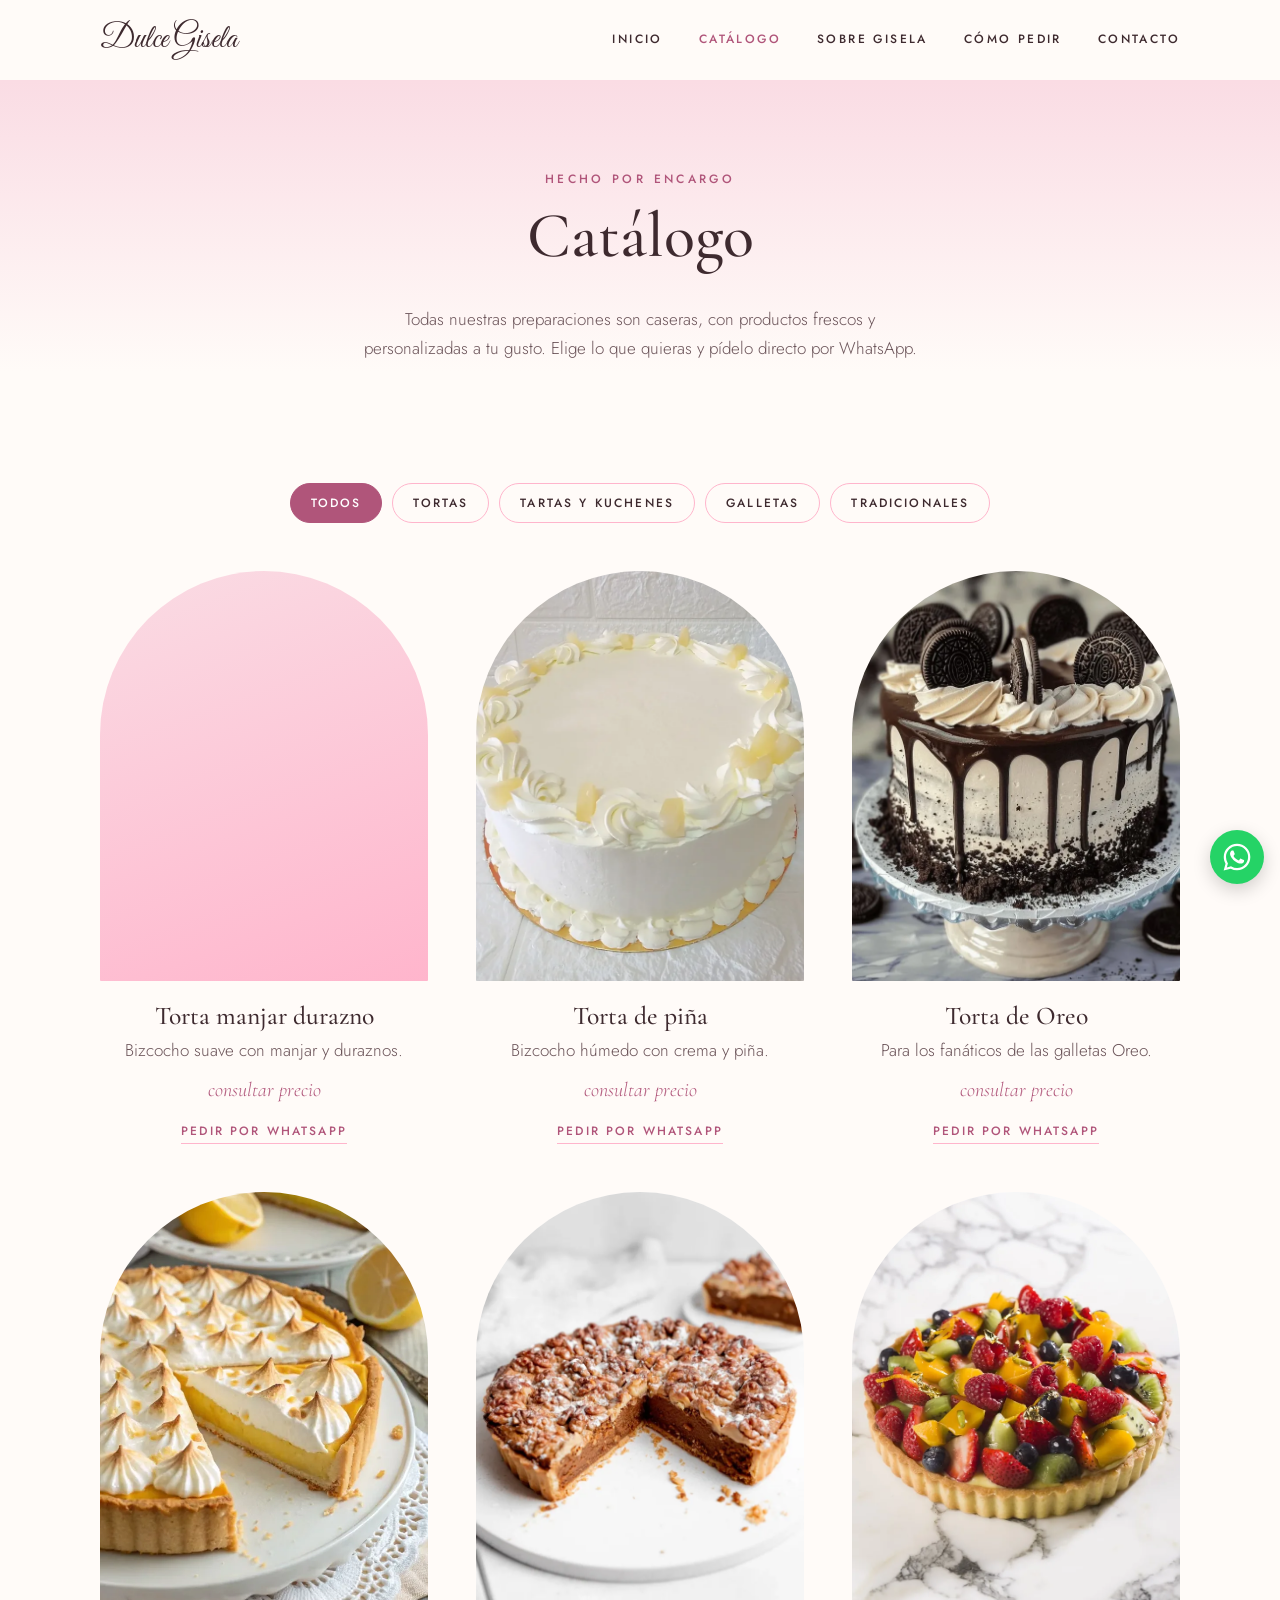
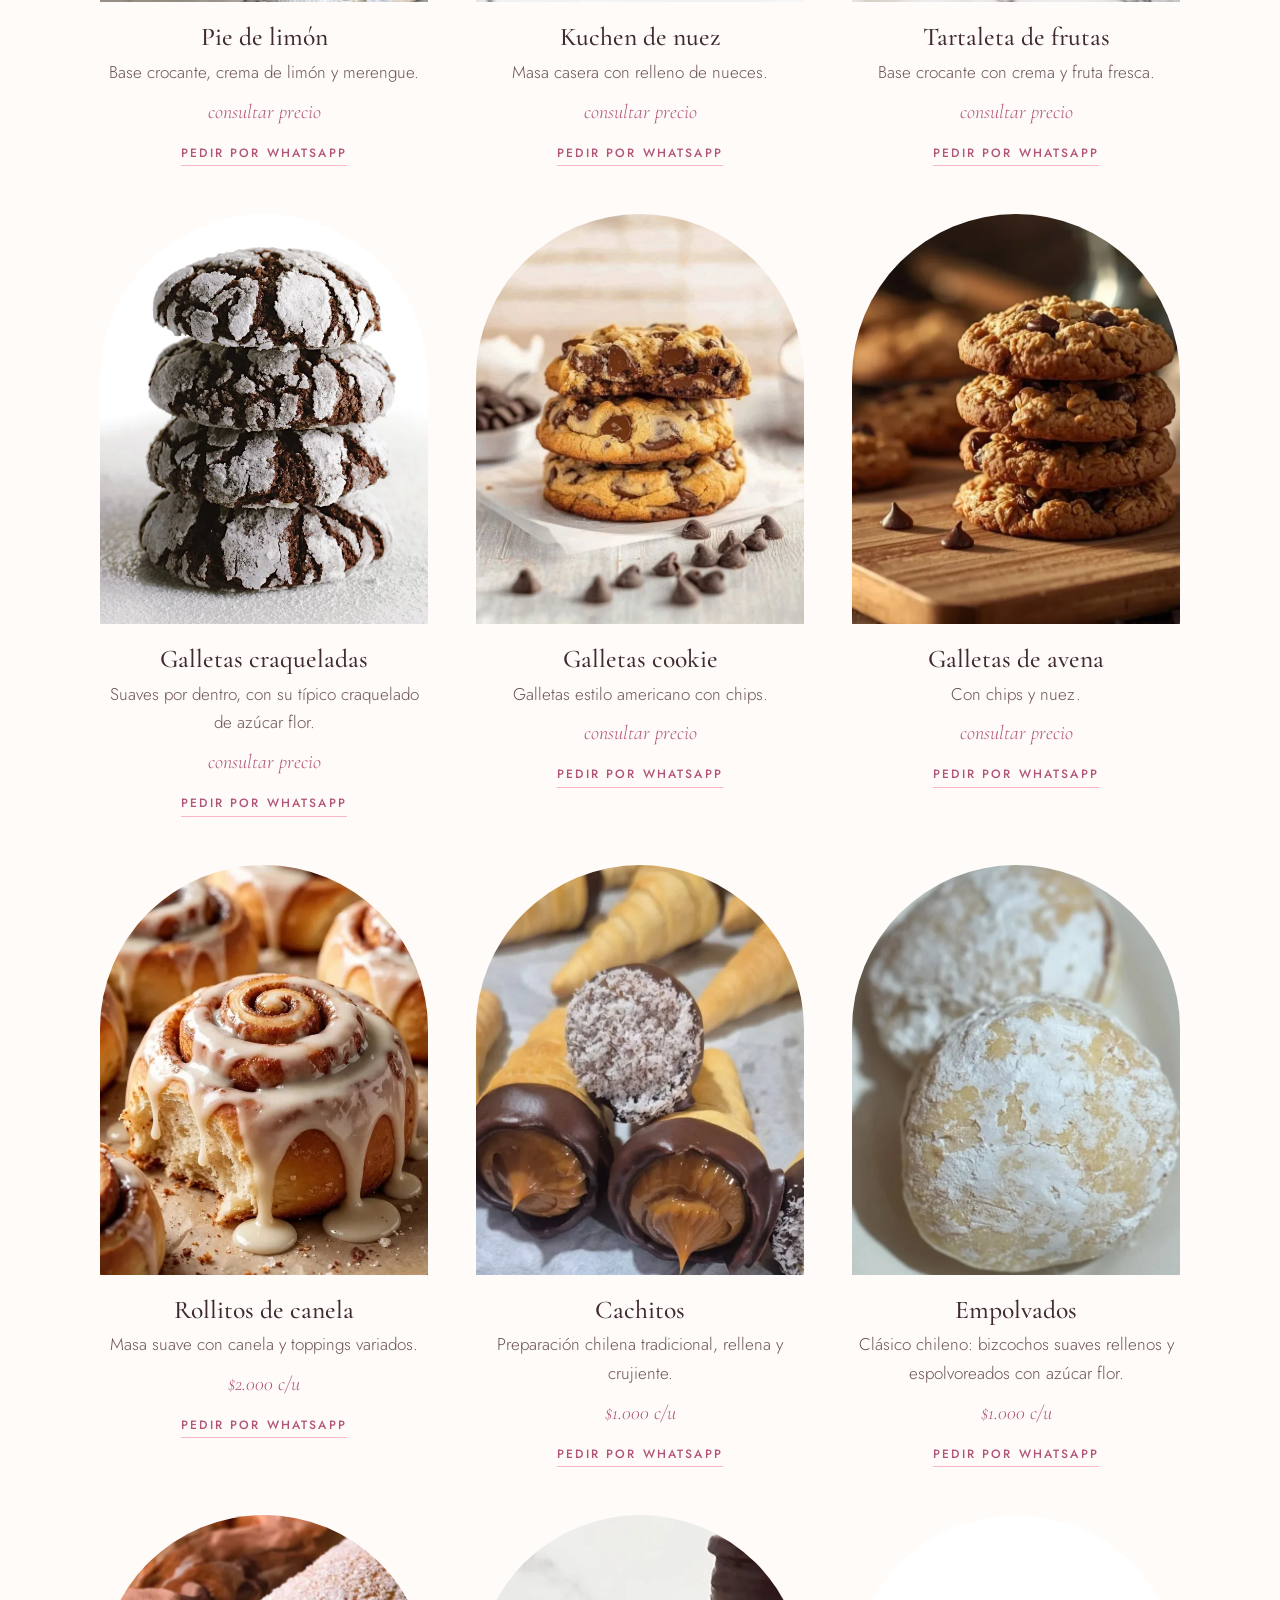
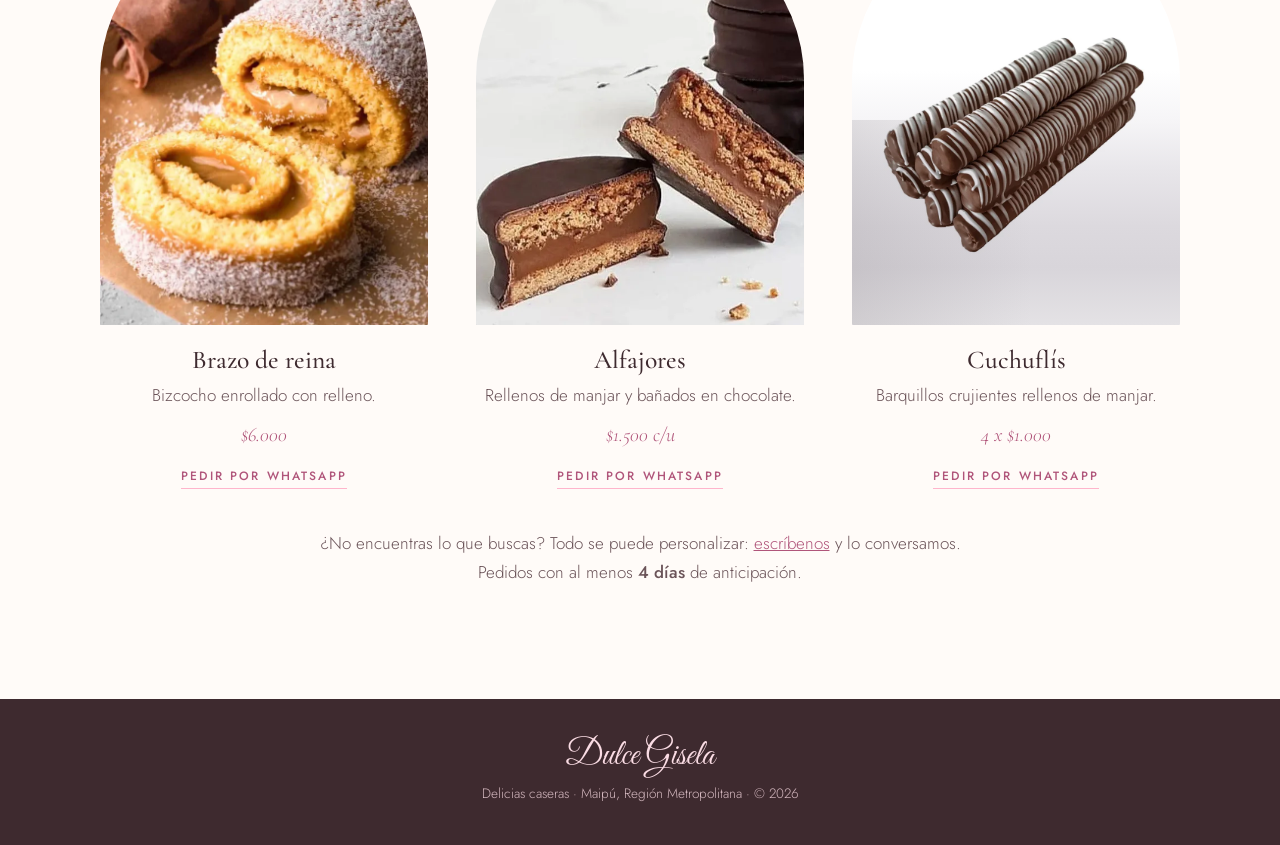
==== productos.html @ 4686e289 "Cambia foto de empolvados por una propia Co-Authored-By: Claude Opus 5.5 <noreply@anthropic.com>" ====
<!DOCTYPE html>
<html lang="es">
<head>
  <meta charset="UTF-8">
  <meta name="viewport" content="width=device-width, initial-scale=1.0">

  <title>Catálogo | Dulce Gisela, repostería casera en Maipú</title>
  <meta name="description" content="Catálogo de Dulce Gisela: tortas, kuchenes, galletas, cachitos, empolvados, alfajores y más. Repostería casera y personalizada en Maipú. Pide por WhatsApp.">
  <meta name="theme-color" content="#FADCE4">

  <link rel="preconnect" href="https://fonts.googleapis.com">
  <link rel="preconnect" href="https://fonts.gstatic.com" crossorigin>
  <link href="https://fonts.googleapis.com/css2?family=Cormorant+Garamond:ital,wght@0,400;0,500;1,400&family=Great+Vibes&family=Jost:wght@300;400;500&display=swap" rel="stylesheet">

  <link rel="stylesheet" href="css/styles.css">
</head>
<body>

  <!-- ========== ENCABEZADO ========== -->
  <header class="encabezado">
    <div class="contenedor">
      <div class="encabezado__barra">
        <span class="logo">Dulce Gisela</span>
        <button class="menu-boton" id="menu-boton" aria-label="Abrir menú" aria-expanded="false" aria-controls="menu">☰</button>
      </div>
      <nav>
        <ul class="menu" id="menu">
          <li><a href="index.html">Inicio</a></li>
          <li><a href="productos.html" aria-current="page">Catálogo</a></li>
          <li><a href="index.html#sobre">Sobre Gisela</a></li>
          <li><a href="index.html#como-pedir">Cómo pedir</a></li>
          <li><a href="index.html#contacto">Contacto</a></li>
        </ul>
      </nav>
    </div>
  </header>

  <main>

    <!-- ========== TÍTULO DE LA PÁGINA ========== -->
    <section class="pagina-titulo">
      <div class="contenedor">
        <span class="etiqueta">Hecho por encargo</span>
        <h1>Catálogo</h1>
        <p class="seccion__intro">Todas nuestras preparaciones son caseras, con productos frescos y personalizadas a tu gusto. Elige lo que quieras y pídelo directo por WhatsApp.</p>
      </div>
    </section>

    <section class="seccion seccion--catalogo">
      <div class="contenedor">

        <!-- Filtros por categoría.
             El valor de data-filtro debe coincidir con data-categoria de cada producto. -->
        <div class="filtros" role="group" aria-label="Filtrar por categoría">
          <button class="filtro activo" data-filtro="todos">Todos</button>
          <button class="filtro" data-filtro="tortas">Tortas</button>
          <button class="filtro" data-filtro="tartas">Tartas y kuchenes</button>
          <button class="filtro" data-filtro="galletas">Galletas</button>
          <button class="filtro" data-filtro="tradicionales">Tradicionales</button>
        </div>

        <!--
          ===== CÓMO AGREGAR UN PRODUCTO =====
          Copia un <article> completo y cambia:
            - data-categoria: tortas / tartas / galletas / tradicionales
            - data-nombre: el nombre (se usa en el mensaje de WhatsApp)
            - la foto: <div class="producto__marco"><img class="producto__foto producto__foto--contener" src="img/NOMBRE.webp" alt="descripción" loading="lazy"></div>
              (producto__foto--contener muestra la foto completa; quítalo si la foto debe llenar todo el arco)
            - nombre, descripción y precio (cambia "consultar precio" por ej. "desde $15.000")
        -->
        <div class="productos productos--catalogo">

          <article class="producto" data-categoria="tortas" data-nombre="Torta manjar durazno">
            <div class="producto__foto" role="img" aria-label="Foto de torta manjar durazno (pendiente)"></div>
            <h3>Torta manjar durazno</h3>
            <p>Bizcocho suave con manjar y duraznos.</p>
            <p class="producto__precio">consultar precio</p>
            <a class="producto__pedir" href="#">Pedir por WhatsApp</a>
          </article>

          <article class="producto" data-categoria="tortas" data-nombre="Torta de piña">
            <div class="producto__marco"><img class="producto__foto" src="img/torta-de-pina.webp" alt="Torta de piña con crema y trozos de piña" loading="lazy"></div>
            <h3>Torta de piña</h3>
            <p>Bizcocho húmedo con crema y piña.</p>
            <p class="producto__precio">consultar precio</p>
            <a class="producto__pedir" href="#">Pedir por WhatsApp</a>
          </article>

          <article class="producto" data-categoria="tortas" data-nombre="Torta de Oreo">
            <div class="producto__marco"><img class="producto__foto" src="img/torta-oreo.webp" alt="Torta de Oreo con crema y chocolate" loading="lazy"></div>
            <h3>Torta de Oreo</h3>
            <p>Para los fanáticos de las galletas Oreo.</p>
            <p class="producto__precio">consultar precio</p>
            <a class="producto__pedir" href="#">Pedir por WhatsApp</a>
          </article>

          <article class="producto" data-categoria="tartas" data-nombre="Pie de limón">
            <div class="producto__marco"><img class="producto__foto" style="object-position: center 62%;" src="img/pie-de-limon.webp" alt="Pie de limón con merengue" loading="lazy"></div>
            <h3>Pie de limón</h3>
            <p>Base crocante, crema de limón y merengue.</p>
            <p class="producto__precio">consultar precio</p>
            <a class="producto__pedir" href="#">Pedir por WhatsApp</a>
          </article>

          <article class="producto" data-categoria="tartas" data-nombre="Kuchen de nuez">
            <div class="producto__marco"><img class="producto__foto" style="object-position: center 60%;" src="img/kuchen-de-nuez.webp" alt="Kuchen de nuez cortado" loading="lazy"></div>
            <h3>Kuchen de nuez</h3>
            <p>Masa casera con relleno de nueces.</p>
            <p class="producto__precio">consultar precio</p>
            <a class="producto__pedir" href="#">Pedir por WhatsApp</a>
          </article>

          <article class="producto" data-categoria="tartas" data-nombre="Tartaleta de frutas">
            <div class="producto__marco"><img class="producto__foto" style="object-position: center 55%;" src="img/tartaleta-de-frutas.webp" alt="Tartaleta con frutas frescas" loading="lazy"></div>
            <h3>Tartaleta de frutas</h3>
            <p>Base crocante con crema y fruta fresca.</p>
            <p class="producto__precio">consultar precio</p>
            <a class="producto__pedir" href="#">Pedir por WhatsApp</a>
          </article>

          <article class="producto" data-categoria="galletas" data-nombre="Galletas craqueladas">
            <div class="producto__marco"><img class="producto__foto" src="img/galletas-craqueladas.webp" alt="Galletas craqueladas de chocolate con azúcar flor" loading="lazy"></div>
            <h3>Galletas craqueladas</h3>
            <p>Suaves por dentro, con su típico craquelado de azúcar flor.</p>
            <p class="producto__precio">consultar precio</p>
            <a class="producto__pedir" href="#">Pedir por WhatsApp</a>
          </article>

          <article class="producto" data-categoria="galletas" data-nombre="Galletas cookie">
            <div class="producto__marco"><img class="producto__foto" src="img/galletas-cookie.webp" alt="Galletas cookie con chips de chocolate" loading="lazy"></div>
            <h3>Galletas cookie</h3>
            <p>Galletas estilo americano con chips.</p>
            <p class="producto__precio">consultar precio</p>
            <a class="producto__pedir" href="#">Pedir por WhatsApp</a>
          </article>

          <article class="producto" data-categoria="galletas" data-nombre="Galletas de avena">
            <div class="producto__marco"><img class="producto__foto" style="object-position: center 60%;" src="img/galletas-de-avena.webp" alt="Galletas de avena con chips" loading="lazy"></div>
            <h3>Galletas de avena</h3>
            <p>Con chips y nuez.</p>
            <p class="producto__precio">consultar precio</p>
            <a class="producto__pedir" href="#">Pedir por WhatsApp</a>
          </article>

          <article class="producto" data-categoria="tradicionales" data-nombre="Rollitos de canela">
            <div class="producto__marco"><img class="producto__foto" style="object-position: center 65%;" src="img/rollitos-de-canela.webp" alt="Rollitos de canela con glaseado" loading="lazy"></div>
            <h3>Rollitos de canela</h3>
            <p>Masa suave con canela y toppings variados.</p>
            <p class="producto__precio">$2.000 c/u</p>
            <a class="producto__pedir" href="#">Pedir por WhatsApp</a>
          </article>

          <article class="producto" data-categoria="tradicionales" data-nombre="Cachitos">
            <div class="producto__marco"><img class="producto__foto" style="object-position: center 75%;" src="img/cachitos.webp" alt="Cachitos rellenos de manjar con borde de chocolate y coco" loading="lazy"></div>
            <h3>Cachitos</h3>
            <p>Preparación chilena tradicional, rellena y crujiente.</p>
            <p class="producto__precio">$1.000 c/u</p>
            <a class="producto__pedir" href="#">Pedir por WhatsApp</a>
          </article>

          <article class="producto" data-categoria="tradicionales" data-nombre="Empolvados">
            <div class="producto__marco"><img class="producto__foto" style="object-position: center 55%;" src="img/empolvados.webp" alt="Empolvados caseros con azúcar flor" loading="lazy"></div>
            <h3>Empolvados</h3>
            <p>Clásico chileno: bizcochos suaves rellenos y espolvoreados con azúcar flor.</p>
            <p class="producto__precio">$1.000 c/u</p>
            <a class="producto__pedir" href="#">Pedir por WhatsApp</a>
          </article>

          <article class="producto" data-categoria="tradicionales" data-nombre="Brazo de reina">
            <div class="producto__marco"><img class="producto__foto" style="object-position: center 60%;" src="img/brazo-de-reina.webp" alt="Brazo de reina relleno, cortado en rodajas" loading="lazy"></div>
            <h3>Brazo de reina</h3>
            <p>Bizcocho enrollado con relleno.</p>
            <p class="producto__precio">$6.000</p>
            <a class="producto__pedir" href="#">Pedir por WhatsApp</a>
          </article>

          <article class="producto" data-categoria="tradicionales" data-nombre="Alfajores">
            <div class="producto__marco"><img class="producto__foto" style="object-position: 40% center;" src="img/alfajores.webp" alt="Alfajores bañados en chocolate, uno partido por la mitad" loading="lazy"></div>
            <h3>Alfajores</h3>
            <p>Rellenos de manjar y bañados en chocolate.</p>
            <p class="producto__precio">$1.500 c/u</p>
            <a class="producto__pedir" href="#">Pedir por WhatsApp</a>
          </article>

          <article class="producto" data-categoria="tradicionales" data-nombre="Cuchuflís">
            <div class="producto__marco"><img class="producto__foto producto__foto--contener" src="img/cuchuflis.webp" alt="Cuchuflís bañados en chocolate" loading="lazy"></div>
            <h3>Cuchuflís</h3>
            <p>Barquillos crujientes rellenos de manjar.</p>
            <p class="producto__precio">4 x $1.000</p>
            <a class="producto__pedir" href="#">Pedir por WhatsApp</a>
          </article>

        </div>

        <p class="nota">¿No encuentras lo que buscas? Todo se puede personalizar: <a href="https://wa.me/56986793141?text=Hola%20Gisela%2C%20quiero%20cotizar%20un%20pedido%20personalizado" target="_blank" rel="noopener">escríbenos</a> y lo conversamos.<br>Pedidos con al menos <strong>4 días</strong> de anticipación.</p>
      </div>
    </section>

  </main>

  <!-- ========== PIE ========== -->
  <footer class="pie">
    <div class="contenedor">
      <span class="logo">Dulce Gisela</span>
      <p>Delicias caseras · Maipú, Región Metropolitana · © <span id="anio"></span></p>
    </div>
  </footer>

  <!-- Botón flotante de WhatsApp -->
  <a class="whatsapp-flotante" href="https://wa.me/56986793141?text=Hola%20Gisela%2C%20quiero%20hacer%20un%20pedido" target="_blank" rel="noopener" aria-label="Escribir por WhatsApp">
    <svg viewBox="0 0 24 24" aria-hidden="true"><path d="M17.47 14.38c-.3-.15-1.75-.86-2.02-.96-.27-.1-.47-.15-.67.15-.2.3-.77.96-.94 1.16-.17.2-.35.22-.64.07-.3-.15-1.26-.46-2.39-1.47-.88-.79-1.48-1.76-1.65-2.06-.17-.3-.02-.46.13-.6.13-.13.3-.35.45-.52.15-.17.2-.3.3-.5.1-.2.05-.37-.02-.52-.07-.15-.67-1.61-.92-2.2-.24-.58-.49-.5-.67-.51h-.57c-.2 0-.52.07-.79.37-.27.3-1.04 1.02-1.04 2.48s1.07 2.88 1.21 3.08c.15.2 2.1 3.2 5.08 4.49.71.31 1.26.49 1.69.63.71.22 1.36.19 1.87.12.57-.09 1.75-.72 2-1.41.25-.69.25-1.29.17-1.41-.07-.12-.27-.2-.57-.35zM12.04 21.5h-.01a9.45 9.45 0 0 1-4.82-1.32l-.35-.21-3.58.94.96-3.49-.23-.36a9.43 9.43 0 0 1-1.45-5.03c0-5.22 4.25-9.47 9.48-9.47 2.53 0 4.91.99 6.7 2.78a9.42 9.42 0 0 1 2.77 6.7c0 5.23-4.25 9.46-9.47 9.46zm8.06-17.53A11.32 11.32 0 0 0 12.04.63C5.76.63.65 5.74.65 12.02c0 2 .52 3.96 1.52 5.69L.55 23.6l6.04-1.58a11.37 11.37 0 0 0 5.44 1.39h.01c6.28 0 11.39-5.11 11.39-11.39 0-3.04-1.18-5.9-3.33-8.05z"/></svg>
  </a>

  <script src="js/main.js"></script>
</body>
</html>
---- css/styles.css ----
/* =========================================================
   Dulce Gisela — estilos
   Enfoque "mobile-first": los estilos base son para celular,
   y más abajo (@media) se ajustan para pantallas grandes.
   ========================================================= */

/* ---------- 1. Paleta y variables ---------- */
:root {
  /* Colores de la marca (pastel, tomados del logo) */
  --crema: #FFFBF8;          /* fondo general */
  --rosa-50: #FADCE4;        /* rosado muy suave */
  --rosa-200: #FFB5CC;       /* rosado */
  --malva: #E2B9DB;          /* malva / lila */
  --celeste: #9DC3E2;        /* celeste */
  --turquesa: #9DD2D8;       /* turquesa (macaron) */

  /* Tonos oscuros para texto y botones (para que se lea bien) */
  --rosa-profundo: #B0557A;  /* botones, detalles */
  --rosa-oscuro: #8E3F60;    /* botones al pasar el mouse */
  --chocolate: #3E2A2F;      /* texto principal (como "Gisela" del logo) */
  --chocolate-suave: #6B5459;

  /* Tipografías */
  --fuente-logo: "Great Vibes", cursive;
  --fuente-titulos: "Cormorant Garamond", Georgia, serif;
  --fuente-texto: "Jost", system-ui, sans-serif;

  /* Medidas */
  --radio: 6px;
  --arco: 999px 999px 6px 6px; /* forma de arco para fotos */
  --ancho-max: 1120px;
}

/* ---------- 2. Base ---------- */
*,
*::before,
*::after {
  box-sizing: border-box;
}

html {
  scroll-behavior: smooth;
  scroll-padding-top: 72px; /* para que el menú fijo no tape los títulos */
}

body {
  margin: 0;
  font-family: var(--fuente-texto);
  font-weight: 300;
  font-size: 1.0625rem;
  line-height: 1.7;
  color: var(--chocolate);
  background: var(--crema);
}

img {
  max-width: 100%;
  display: block;
}

h1, h2, h3 {
  font-family: var(--fuente-titulos);
  font-weight: 500;
  line-height: 1.15;
  margin: 0 0 0.5em;
}

h2 {
  font-size: 2.4rem;
  text-align: center;
}

/* Adorno bajo los títulos: línea — ♥ — línea */
h2::after {
  content: "";
  display: block;
  width: 96px;
  height: 12px;
  margin: 14px auto 0;
  background:
    linear-gradient(var(--rosa-200), var(--rosa-200)) left center / 38px 1px no-repeat,
    linear-gradient(var(--rosa-200), var(--rosa-200)) right center / 38px 1px no-repeat,
    radial-gradient(circle, var(--rosa-profundo) 3px, transparent 3.5px) center / 12px 12px no-repeat;
}

h3 {
  font-size: 1.6rem;
}

a {
  color: var(--rosa-profundo);
}

strong {
  font-weight: 500;
}

/* Texto pequeño en mayúsculas sobre los títulos */
.etiqueta {
  display: block;
  font-size: 0.75rem;
  font-weight: 500;
  letter-spacing: 0.28em;
  text-transform: uppercase;
  color: var(--rosa-profundo);
  text-align: center;
  margin-bottom: 10px;
}

.contenedor {
  width: 100%;
  max-width: var(--ancho-max);
  margin: 0 auto;
  padding: 0 20px;
}

.seccion {
  padding: 72px 0;
}

.seccion--rosa {
  background: var(--rosa-50);
}

.seccion--turquesa {
  background: linear-gradient(180deg, #E6F4F6 0%, var(--crema) 100%);
}

.seccion__intro {
  text-align: center;
  color: var(--chocolate-suave);
  max-width: 560px;
  margin: 0 auto 40px;
}

/* ---------- 3. Botones ---------- */
.boton {
  display: inline-block;
  padding: 15px 34px;
  border-radius: 999px;
  border: 1px solid var(--rosa-profundo);
  background: var(--rosa-profundo);
  color: #fff;
  font-family: var(--fuente-texto);
  font-size: 0.8rem;
  font-weight: 500;
  letter-spacing: 0.2em;
  text-transform: uppercase;
  text-decoration: none;
  transition: background 0.25s, color 0.25s, border-color 0.25s;
}

.boton:hover,
.boton:focus-visible {
  background: var(--rosa-oscuro);
  border-color: var(--rosa-oscuro);
}

.boton--borde {
  background: transparent;
  color: var(--chocolate);
  border-color: var(--chocolate);
}

.boton--borde:hover,
.boton--borde:focus-visible {
  background: var(--chocolate);
  border-color: var(--chocolate);
  color: #fff;
}

/* ---------- 4. Encabezado y menú ---------- */
.encabezado {
  position: sticky;
  top: 0;
  z-index: 10;
  background: rgba(255, 251, 248, 0.94);
  backdrop-filter: blur(8px);
  border-bottom: 1px solid var(--rosa-50);
}

.encabezado__barra {
  display: flex;
  align-items: center;
  justify-content: space-between;
  height: 64px;
}

.logo {
  font-family: var(--fuente-logo);
  font-size: 2rem;
  color: var(--chocolate);
  text-decoration: none;
  line-height: 1;
}

.menu-boton {
  background: none;
  border: none;
  font-size: 1.6rem;
  color: var(--chocolate);
  cursor: pointer;
  padding: 8px;
}

.menu {
  display: none;
  list-style: none;
  margin: 0;
  padding: 4px 0 16px;
}

.menu.abierto {
  display: block;
}

.menu a[aria-current="page"] {
  color: var(--rosa-profundo);
}

.menu a {
  display: block;
  padding: 14px 0;
  color: var(--chocolate);
  text-decoration: none;
  font-size: 0.8rem;
  font-weight: 500;
  letter-spacing: 0.2em;
  text-transform: uppercase;
  border-bottom: 1px solid var(--rosa-50);
}

/* ---------- 5. Portada (hero) ---------- */
.portada {
  position: relative;
  overflow: hidden;
  padding: 56px 0 72px;
  text-align: center;
  background: linear-gradient(170deg, var(--crema) 0%, var(--rosa-50) 100%);
}

/* Círculos decorativos tipo macaron */
.portada::before,
.portada::after {
  content: "";
  position: absolute;
  border-radius: 50%;
  opacity: 0.45;
  pointer-events: none;
}

.portada::before {
  width: 260px;
  height: 260px;
  background: var(--turquesa);
  top: -120px;
  right: -100px;
}

.portada::after {
  width: 200px;
  height: 200px;
  background: var(--malva);
  bottom: -90px;
  left: -80px;
}

.portada__contenido {
  position: relative; /* para quedar sobre los círculos */
  display: grid;
  gap: 40px;
  align-items: center;
}

.portada h1 {
  font-size: 1rem;
  margin: 0 0 4px;
}

.portada h1 .portada__marca-1 {
  display: block;
  font-family: var(--fuente-titulos);
  font-style: italic;
  font-weight: 400;
  font-size: 2rem;
  line-height: 1;
  color: var(--rosa-profundo);
  margin-bottom: 0.15em;
}

.portada h1 .portada__marca-2 {
  display: block;
  font-family: var(--fuente-logo);
  font-weight: 400;
  font-size: 5rem;
  line-height: 1.15;
  color: var(--chocolate);
}

.portada__texto p {
  max-width: 420px;
  margin: 16px auto 32px;
  color: var(--chocolate-suave);
}

.portada__botones {
  display: flex;
  flex-direction: column;
  gap: 12px;
  align-items: center;
}

/* Foto en forma de arco (por ahora un degradado) */
.portada__foto {
  width: 78%;
  max-width: 340px;
  aspect-ratio: 4 / 5;
  margin: 0 auto;
  border-radius: var(--arco);
  object-fit: cover;
  background: linear-gradient(160deg, var(--rosa-200), var(--malva) 60%, var(--celeste));
  outline: 1px solid var(--rosa-200);
  outline-offset: 10px;
}

/* ---------- 6. Productos ---------- */
.productos {
  display: grid;
  grid-template-columns: 1fr;
  gap: 40px;
}

.producto {
  text-align: center;
}

.producto__foto {
  aspect-ratio: 4 / 5;
  object-fit: cover;
  width: 100%;
  border-radius: var(--arco);
  margin-bottom: 20px;
  /* Mientras no haya foto, se ve este fondo */
  background: linear-gradient(160deg, var(--rosa-50), var(--rosa-200));
}

/* Colores alternados mientras no haya foto */
.producto:nth-child(3n + 2) div.producto__foto {
  background: linear-gradient(160deg, #E6F4F6, var(--turquesa));
}

.producto:nth-child(3n + 3) div.producto__foto {
  background: linear-gradient(160deg, #F4E6F1, var(--malva));
}

/* Marco de las fotos: fondo tipo estudio fotográfico, copiado de la foto
   de las galletas craqueladas: blanco arriba y una "mesa" gris desde la mitad.
   Las partes blancas de cada foto se funden con este fondo (mix-blend-mode). */
.producto__marco {
  border-radius: var(--arco);
  overflow: hidden;
  margin-bottom: 20px;
  isolation: isolate;
  background:
    /* sombra suave hacia la izquierda, como en la foto original */
    linear-gradient(90deg, rgba(120, 112, 118, 0.18) 0%, rgba(120, 112, 118, 0) 55%) bottom / 100% 50% no-repeat,
    /* pared blanca arriba y mesa gris abajo */
    linear-gradient(180deg,
      #FFFFFF 0%,
      #FFFFFF 38%,
      #F6F5F7 50%,
      #E8E6EA 62%,
      #DCD9DE 76%,
      #D8D5DA 86%,
      #E4E2E5 100%);
}

.producto__marco .producto__foto {
  display: block;
  margin: 0;
  border-radius: 0;
  background: none;
}

/* Fotos con fondo blanco o transparente: el producto se muestra completo,
   grande y "apoyado" sobre la mesa; su fondo blanco se mezcla con el del marco */
.producto__foto--contener {
  object-fit: contain;
  object-position: center 85%;
  padding: 8% 4% 8%;
  mix-blend-mode: multiply;
}

.producto h3 {
  margin-bottom: 6px;
}

.producto p {
  margin: 0 0 8px;
  color: var(--chocolate-suave);
}

.producto__precio {
  font-family: var(--fuente-titulos);
  font-style: italic;
  font-size: 1.25rem;
  color: var(--rosa-profundo) !important;
}

.centrado {
  text-align: center;
  margin-top: 48px;
}

/* ---------- 6b. Página de catálogo ---------- */
.pagina-titulo {
  padding: 56px 0 8px;
  text-align: center;
  background: linear-gradient(180deg, var(--rosa-50) 0%, var(--crema) 100%);
}

.pagina-titulo h1 {
  font-size: 3rem;
}

.pagina-titulo .seccion__intro {
  margin-bottom: 0;
}

.seccion--catalogo {
  padding-top: 40px;
}

.filtros {
  display: flex;
  flex-wrap: wrap;
  justify-content: center;
  gap: 10px;
  margin-bottom: 48px;
}

.filtro {
  font-family: var(--fuente-texto);
  font-size: 0.75rem;
  font-weight: 500;
  letter-spacing: 0.18em;
  text-transform: uppercase;
  padding: 10px 20px;
  border-radius: 999px;
  border: 1px solid var(--rosa-200);
  background: transparent;
  color: var(--chocolate);
  cursor: pointer;
  transition: background 0.25s, color 0.25s, border-color 0.25s;
}

.filtro:hover {
  background: var(--rosa-50);
}

.filtro.activo {
  background: var(--rosa-profundo);
  border-color: var(--rosa-profundo);
  color: #fff;
}

.producto[hidden] {
  display: none;
}

.producto__pedir {
  display: inline-block;
  margin-top: 4px;
  font-size: 0.75rem;
  font-weight: 500;
  letter-spacing: 0.18em;
  text-transform: uppercase;
  color: var(--rosa-profundo);
  text-decoration: none;
  border-bottom: 1px solid var(--rosa-200);
  padding-bottom: 2px;
  transition: border-color 0.25s;
}

.producto__pedir:hover {
  border-bottom-color: var(--rosa-profundo);
}

/* ---------- 7. Sobre Gisela ---------- */
.sobre {
  display: grid;
  gap: 48px;
  align-items: center;
}

.sobre__foto {
  border-radius: var(--arco);
  aspect-ratio: 4 / 5;
  object-fit: cover;
  width: 80%;
  max-width: 380px;
  margin: 0 auto;
  background: linear-gradient(160deg, var(--celeste), var(--malva));
  outline: 1px solid var(--rosa-profundo);
  outline-offset: 10px;
}

.sobre__firma {
  font-family: var(--fuente-logo);
  font-size: 2.4rem;
  color: var(--rosa-profundo);
  margin: 8px 0 0;
}

/* ---------- 8. Testimonios ---------- */
.testimonios {
  display: grid;
  gap: 24px;
}

.testimonio {
  background: var(--crema);
  border-radius: var(--radio);
  padding: 36px 28px 28px;
  margin: 0;
  text-align: center;
}

.testimonio::before {
  content: "“";
  display: block;
  font-family: var(--fuente-titulos);
  font-size: 4rem;
  line-height: 0.5;
  color: var(--rosa-200);
  margin-bottom: 12px;
}

.testimonio p {
  margin: 0 0 16px;
  font-family: var(--fuente-titulos);
  font-style: italic;
  font-size: 1.3rem;
  line-height: 1.5;
}

.testimonio p:last-child {
  margin-bottom: 0;
}

.testimonio cite {
  font-style: normal;
  font-size: 0.75rem;
  font-weight: 500;
  letter-spacing: 0.2em;
  text-transform: uppercase;
  color: var(--rosa-profundo);
}

/* ---------- 9. Cómo pedir ---------- */
.pasos {
  list-style: none;
  padding: 0;
  margin: 0;
  display: grid;
  gap: 36px;
  counter-reset: paso;
}

.paso {
  text-align: center;
  counter-increment: paso;
}

.paso::before {
  content: "0" counter(paso);
  display: block;
  font-family: var(--fuente-titulos);
  font-style: italic;
  font-size: 3rem;
  line-height: 1;
  color: var(--turquesa);
  margin-bottom: 8px;
}

.paso p {
  margin: 0 auto;
  max-width: 300px;
  color: var(--chocolate-suave);
}

.nota {
  text-align: center;
  margin: 40px auto 0;
  color: var(--chocolate-suave);
}

/* ---------- 10. Contacto ---------- */
.contacto {
  text-align: center;
}

.contacto__datos {
  list-style: none;
  padding: 0;
  margin: 0 0 32px;
}

.contacto__datos li {
  margin-bottom: 10px;
}

.contacto__datos span {
  display: block;
  font-size: 0.7rem;
  font-weight: 500;
  letter-spacing: 0.25em;
  text-transform: uppercase;
  color: var(--rosa-profundo);
}

/* ---------- 11. Pie de página ---------- */
.pie {
  background: var(--chocolate);
  color: var(--rosa-50);
  text-align: center;
  padding: 40px 0;
  font-size: 0.85rem;
}

.pie .logo {
  color: var(--rosa-50);
  font-size: 2.2rem;
}

.pie p {
  margin: 8px 0 0;
  opacity: 0.8;
}

/* ---------- 12. Botón flotante de WhatsApp ---------- */
.whatsapp-flotante {
  position: fixed;
  right: 16px;
  bottom: 16px;
  width: 54px;
  height: 54px;
  border-radius: 50%;
  background: #25D366;
  display: grid;
  place-items: center;
  box-shadow: 0 6px 18px rgba(0, 0, 0, 0.18);
  z-index: 20;
}

.whatsapp-flotante svg {
  width: 28px;
  height: 28px;
  fill: #fff;
}

/* =========================================================
   Tablet (desde 640px)
   ========================================================= */
@media (min-width: 640px) {
  .portada__botones {
    flex-direction: row;
    justify-content: center;
  }

  .productos {
    grid-template-columns: repeat(2, 1fr);
  }

  .pasos {
    grid-template-columns: repeat(3, 1fr);
  }
}

/* =========================================================
   Computador (desde 960px)
   ========================================================= */
@media (min-width: 960px) {
  h2 {
    font-size: 3rem;
  }

  .seccion {
    padding: 112px 0;
  }

  /* El menú se muestra siempre en línea y se oculta el botón ☰ */
  .menu-boton {
    display: none;
  }

  .encabezado .contenedor {
    display: flex;
    align-items: center;
    justify-content: space-between;
  }

  .encabezado__barra {
    height: 80px;
  }

  .menu {
    display: flex;
    gap: 36px;
    padding: 0;
  }

  .menu a {
    border: none;
    padding: 4px 0;
    font-size: 0.75rem;
    border-bottom: 1px solid transparent;
    transition: border-color 0.25s;
  }

  .menu a:hover {
    border-bottom-color: var(--rosa-profundo);
  }

  /* Portada en dos columnas: texto a la izquierda, foto a la derecha */
  .portada {
    padding: 96px 0 112px;
    text-align: left;
  }

  .portada::before {
    width: 420px;
    height: 420px;
    top: -180px;
    right: -140px;
  }

  .portada::after {
    width: 300px;
    height: 300px;
  }

  .portada__contenido {
    grid-template-columns: 1.1fr 1fr;
    gap: 64px;
  }

  .portada h1 .portada__marca-1 {
    font-size: 2.6rem;
    margin-bottom: 0.3em;
  }

  .portada h1 .portada__marca-2 {
    font-size: 7.5rem;
  }

  .portada .etiqueta {
    text-align: left;
  }

  .portada__texto p {
    margin-left: 0;
  }

  .portada__botones {
    justify-content: flex-start;
  }

  .portada__foto {
    width: 100%;
    max-width: 400px;
  }

  .productos {
    grid-template-columns: repeat(3, 1fr);
    gap: 48px;
  }

  .pagina-titulo {
    padding-top: 88px;
  }

  .pagina-titulo h1 {
    font-size: 4rem;
  }

  .sobre {
    grid-template-columns: 1fr 1.1fr;
    gap: 80px;
  }

  .sobre .etiqueta,
  .sobre h2 {
    text-align: left;
  }

  .sobre h2::after {
    margin-left: 0;
  }

  .testimonios {
    grid-template-columns: repeat(3, 1fr);
  }
}
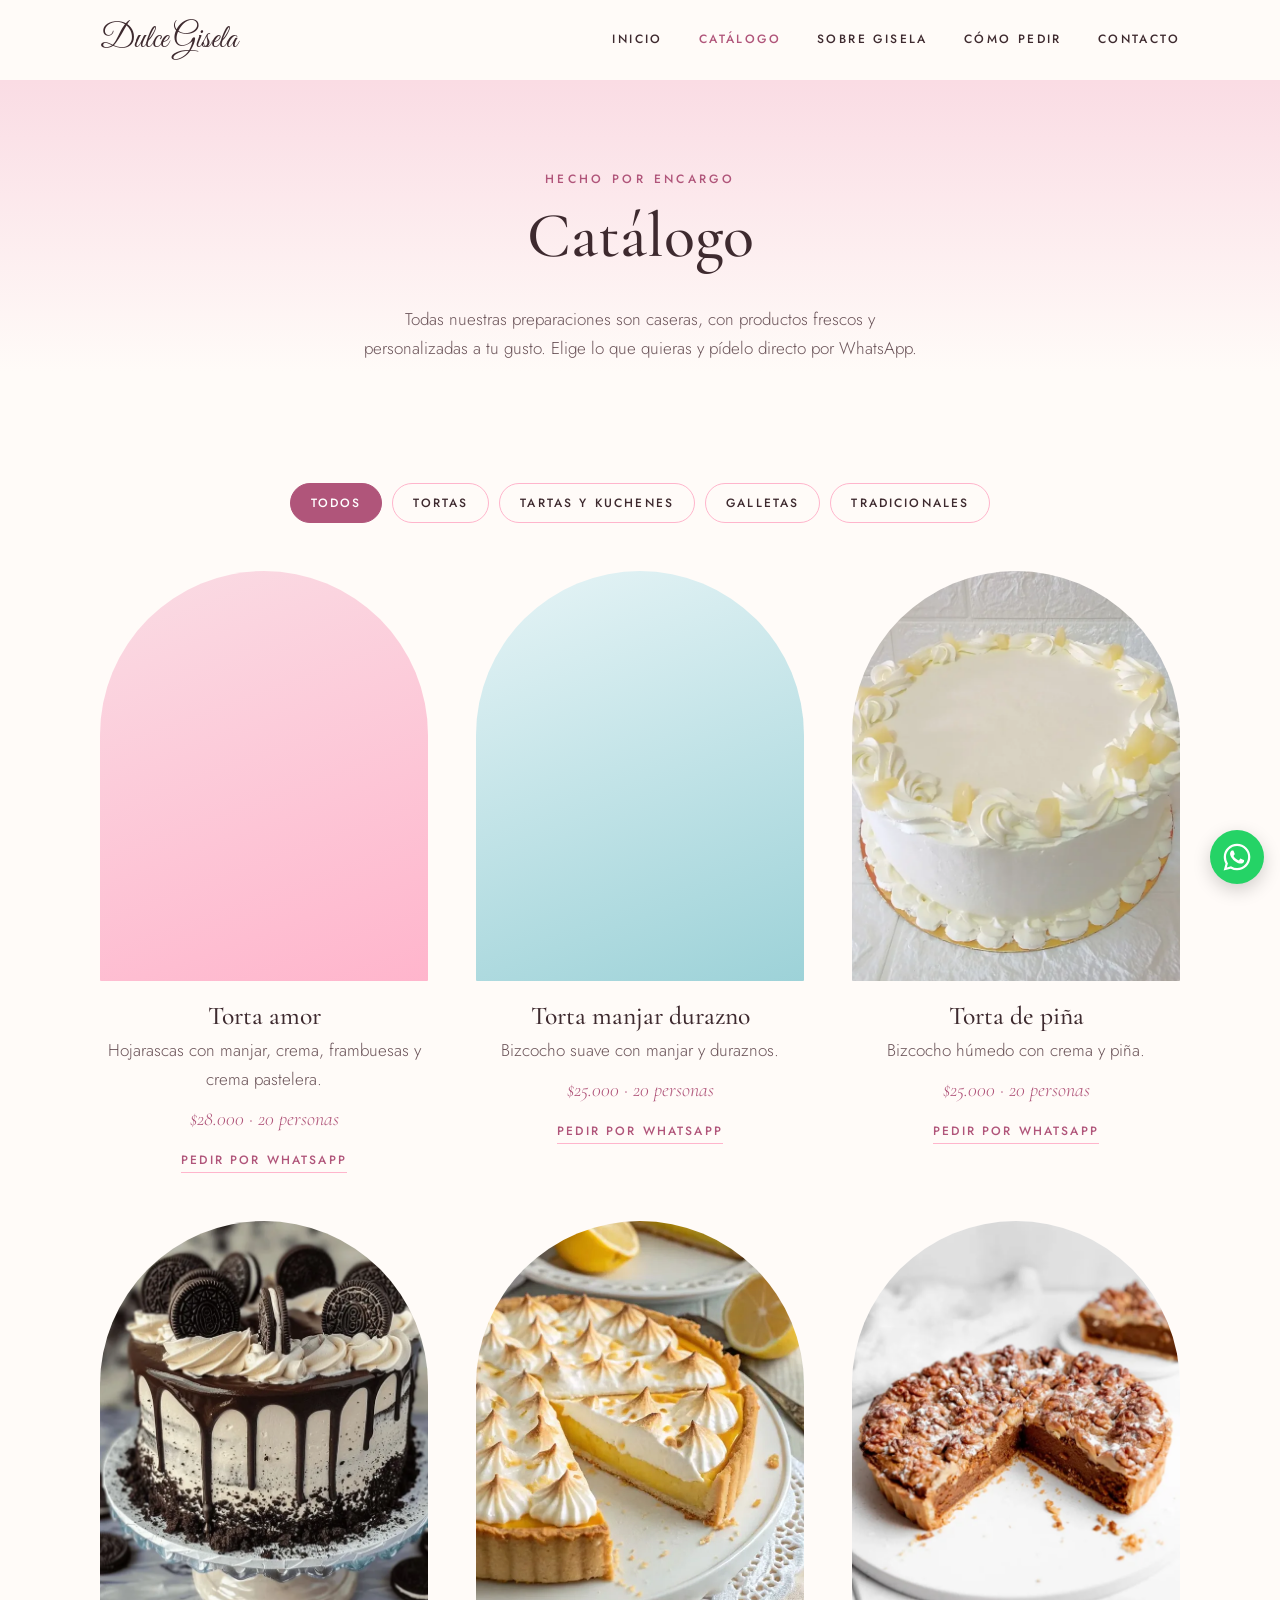
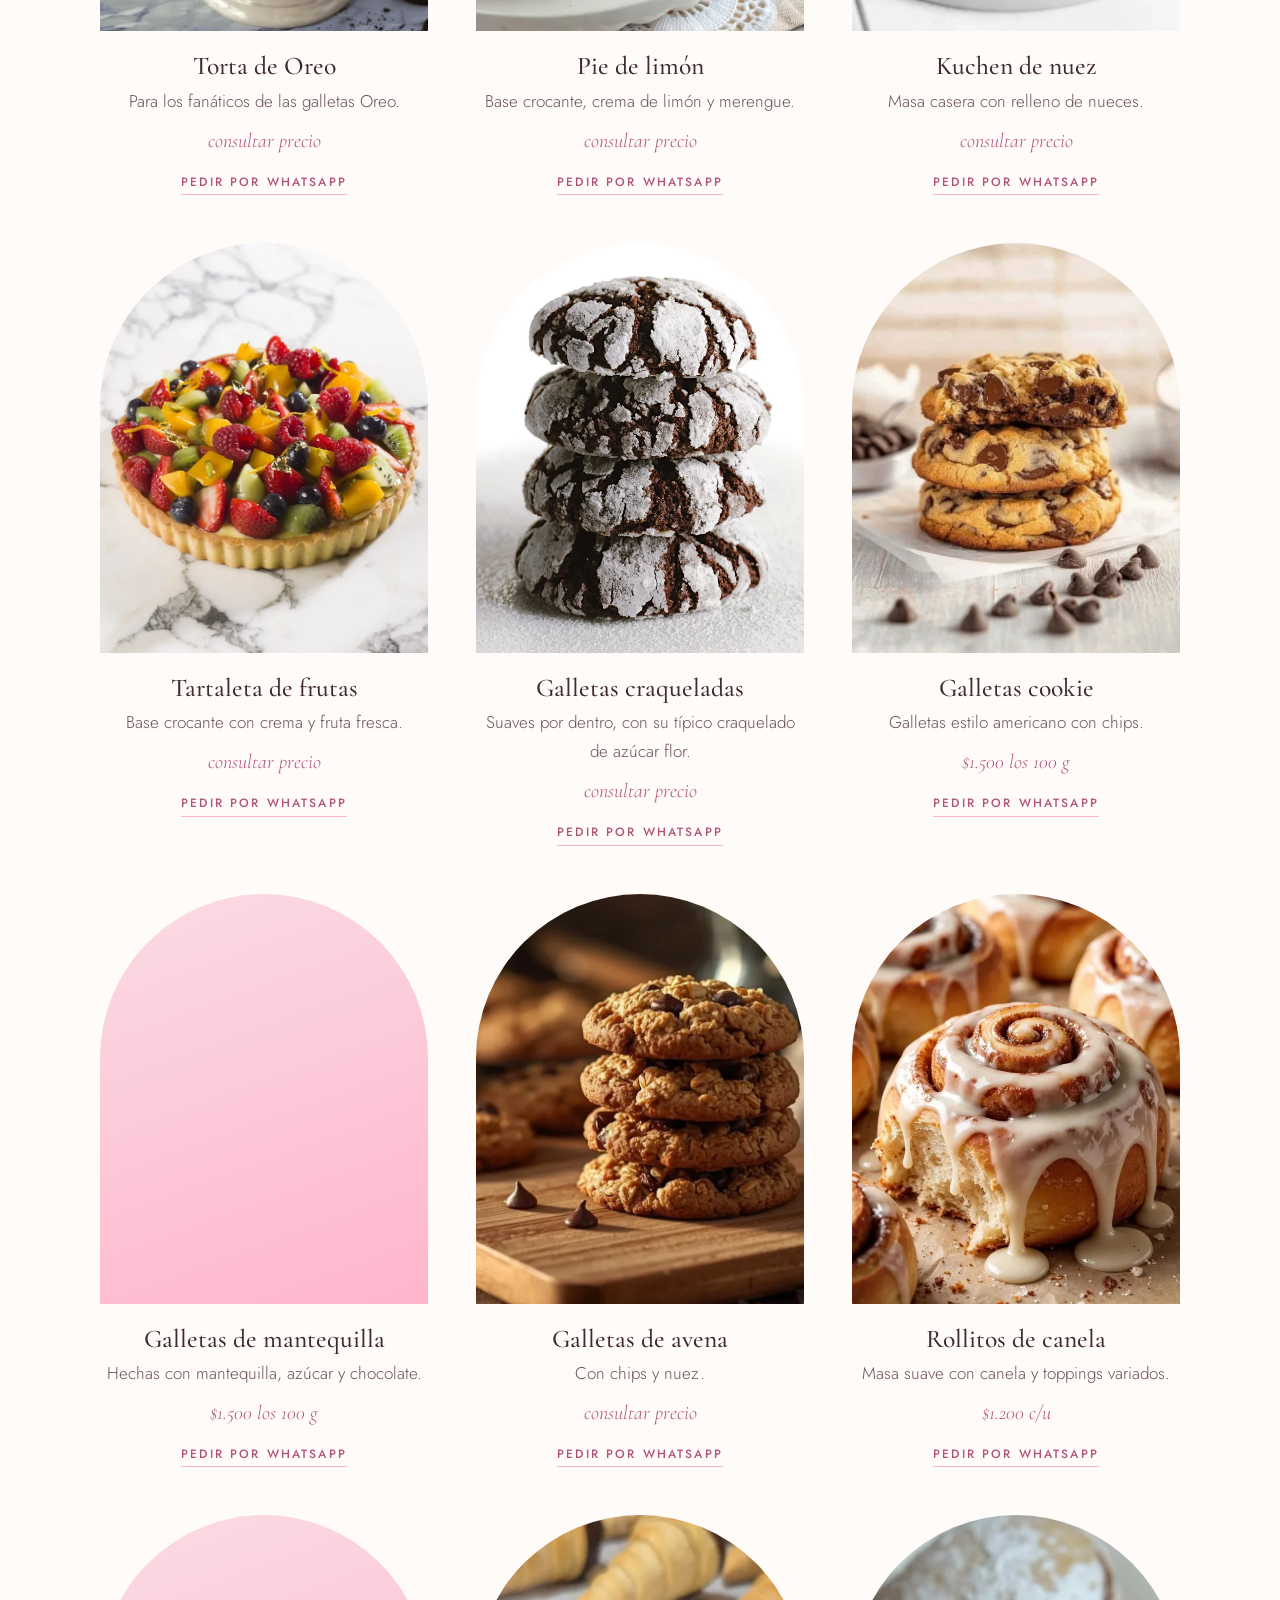
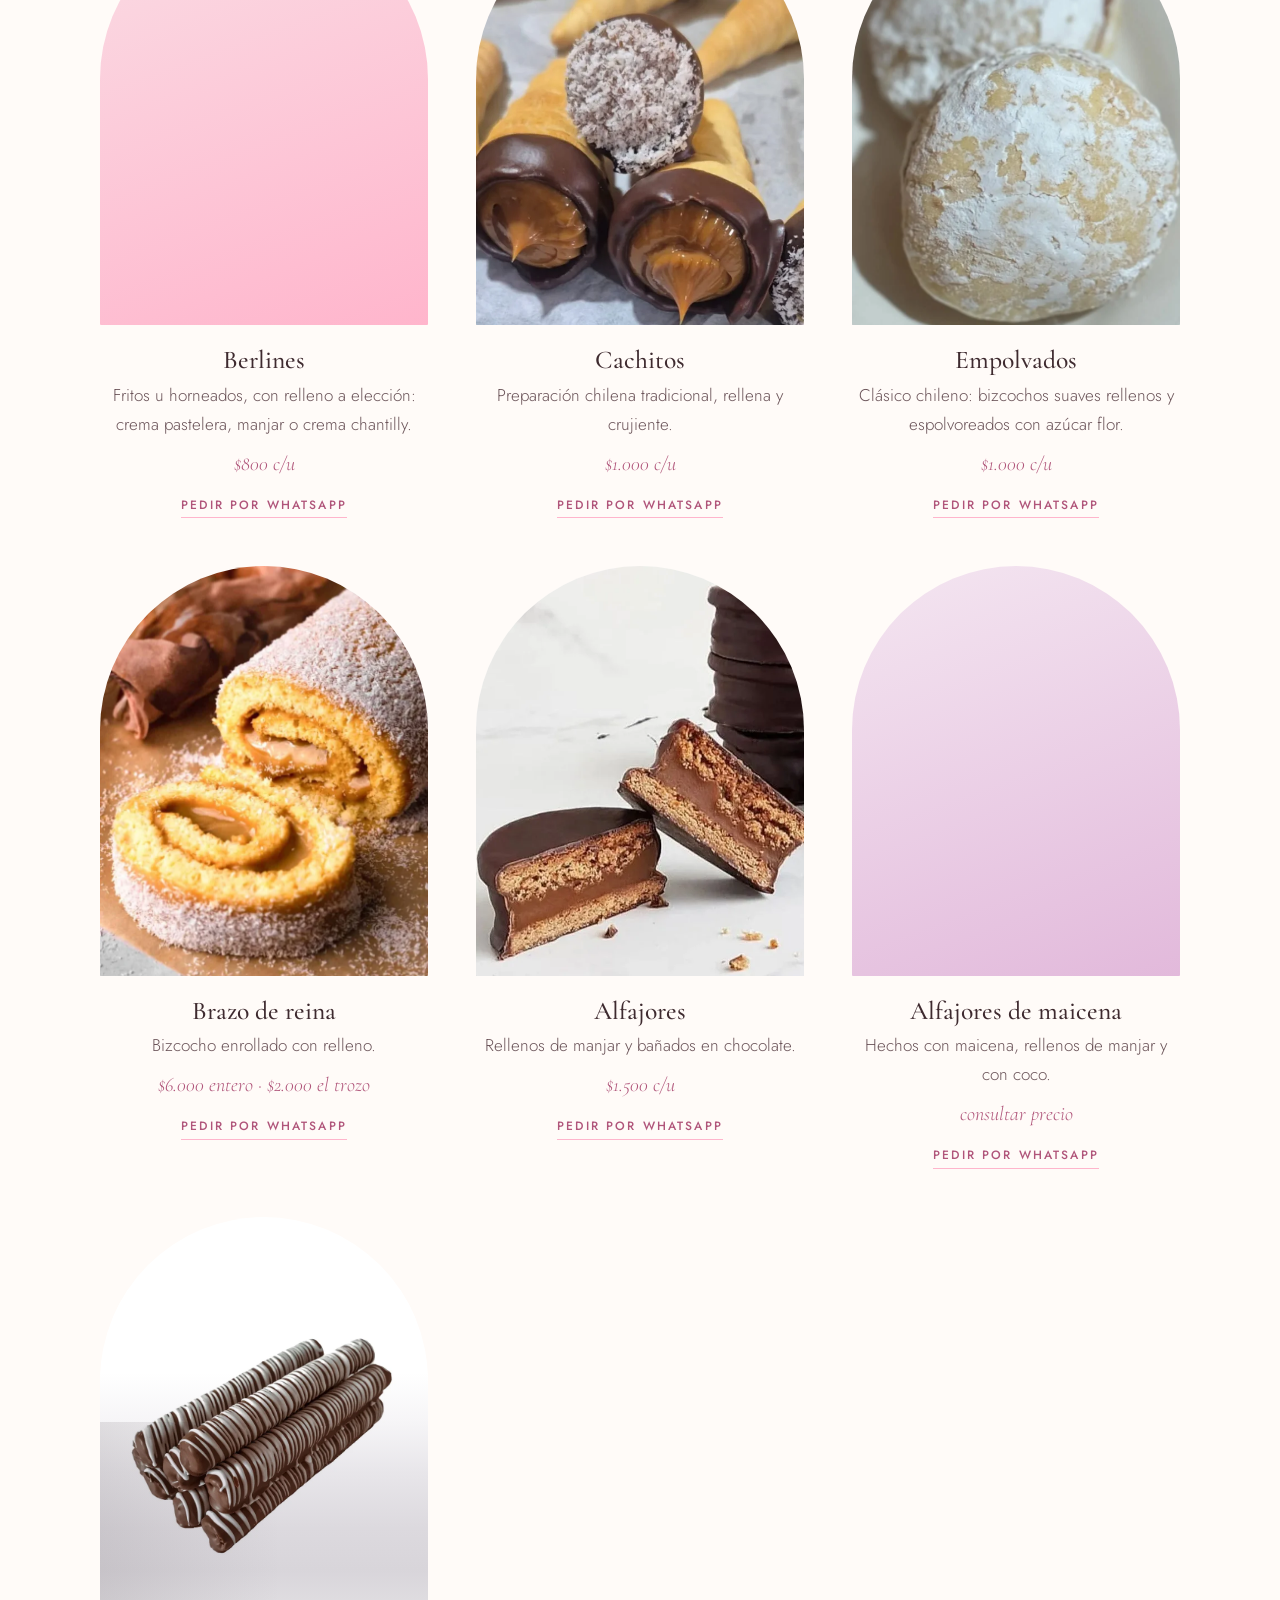
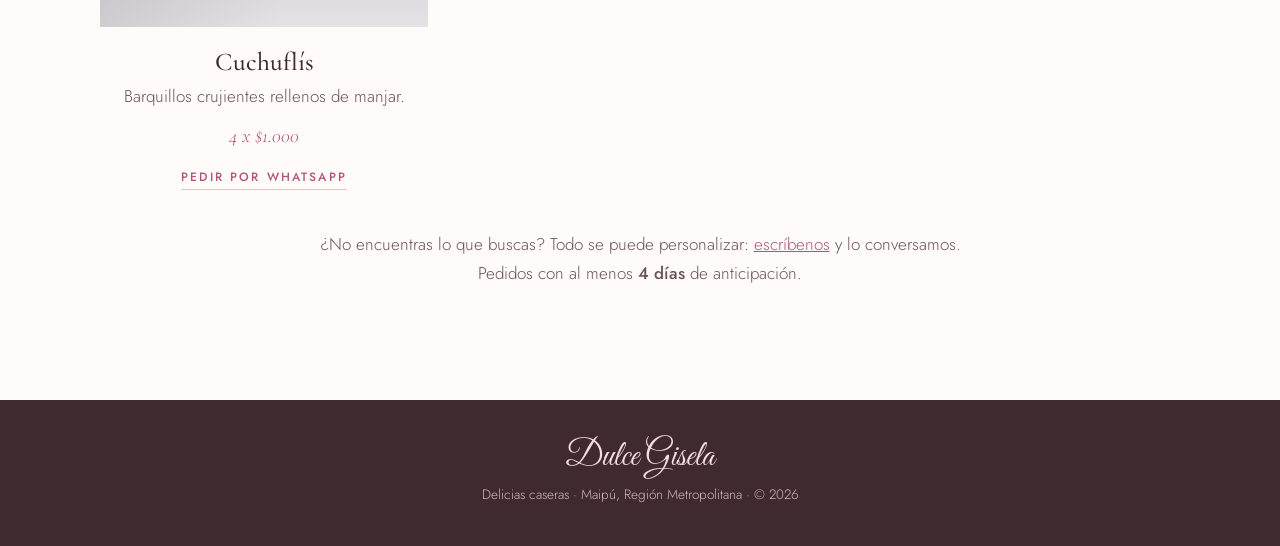
==== commit ca849aac: "Agrega productos nuevos y actualiza precios - Torta amor, galletas de mantequilla, berlines y alfajo" ====
--- a/productos.html
+++ b/productos.html
@@ -5,14 +5,24 @@
   <meta name="viewport" content="width=device-width, initial-scale=1.0">
 
   <title>Catálogo | Dulce Gisela, repostería casera en Maipú</title>
-  <meta name="description" content="Catálogo de Dulce Gisela: tortas, kuchenes, galletas, cachitos, empolvados, alfajores y más. Repostería casera y personalizada en Maipú. Pide por WhatsApp.">
+  <meta name="description" content="Catálogo de Dulce Gisela: tortas, kuchenes, galletas, berlines, cachitos, empolvados, alfajores y más. Repostería casera y personalizada en Maipú. Pide por WhatsApp.">
   <meta name="theme-color" content="#FADCE4">
+
+  <!-- Vista previa al compartir el link y dirección oficial -->
+  <meta property="og:title" content="Catálogo | Dulce Gisela">
+  <meta property="og:description" content="Tortas, kuchenes, galletas, berlines, cachitos, empolvados y más. ¡Pide por WhatsApp!">
+  <meta property="og:type" content="website">
+  <meta property="og:url" content="https://dulcegisela.cl/productos.html">
+  <meta property="og:image" content="https://dulcegisela.cl/img/compartir.jpg">
+  <meta property="og:locale" content="es_CL">
+  <link rel="canonical" href="https://dulcegisela.cl/productos.html">
 
   <link rel="preconnect" href="https://fonts.googleapis.com">
   <link rel="preconnect" href="https://fonts.gstatic.com" crossorigin>
-  <link href="https://fonts.googleapis.com/css2?family=Cormorant+Garamond:ital,wght@0,400;0,500;1,400&family=Great+Vibes&family=Jost:wght@300;400;500&display=swap" rel="stylesheet">
-
-  <link rel="stylesheet" href="css/styles.css">
+  <link href="https://fonts.googleapis.com/css2?family=Cormorant+Garamond:ital,wght@0,400;0,500;1,400;1,600&family=Great+Vibes&family=Jost:wght@300;400;500&display=swap" rel="stylesheet">
+
+  <link rel="icon" href="img/favicon.svg" type="image/svg+xml">
+  <link rel="stylesheet" href="css/styles.css?v=2">
 </head>
 <body>
 
@@ -70,11 +80,19 @@
         -->
         <div class="productos productos--catalogo">
 
+          <article class="producto" data-categoria="tortas" data-nombre="Torta amor">
+            <div class="producto__foto" role="img" aria-label="Foto de torta amor (pendiente)"></div>
+            <h3>Torta amor</h3>
+            <p>Hojarascas con manjar, crema, frambuesas y crema pastelera.</p>
+            <p class="producto__precio">$28.000 · 20 personas</p>
+            <a class="producto__pedir" href="#">Pedir por WhatsApp</a>
+          </article>
+
           <article class="producto" data-categoria="tortas" data-nombre="Torta manjar durazno">
             <div class="producto__foto" role="img" aria-label="Foto de torta manjar durazno (pendiente)"></div>
             <h3>Torta manjar durazno</h3>
             <p>Bizcocho suave con manjar y duraznos.</p>
-            <p class="producto__precio">consultar precio</p>
+            <p class="producto__precio">$25.000 · 20 personas</p>
             <a class="producto__pedir" href="#">Pedir por WhatsApp</a>
           </article>
 
@@ -82,7 +100,7 @@
             <div class="producto__marco"><img class="producto__foto" src="img/torta-de-pina.webp" alt="Torta de piña con crema y trozos de piña" loading="lazy"></div>
             <h3>Torta de piña</h3>
             <p>Bizcocho húmedo con crema y piña.</p>
-            <p class="producto__precio">consultar precio</p>
+            <p class="producto__precio">$25.000 · 20 personas</p>
             <a class="producto__pedir" href="#">Pedir por WhatsApp</a>
           </article>
 
@@ -130,7 +148,15 @@
             <div class="producto__marco"><img class="producto__foto" src="img/galletas-cookie.webp" alt="Galletas cookie con chips de chocolate" loading="lazy"></div>
             <h3>Galletas cookie</h3>
             <p>Galletas estilo americano con chips.</p>
-            <p class="producto__precio">consultar precio</p>
+            <p class="producto__precio">$1.500 los 100 g</p>
+            <a class="producto__pedir" href="#">Pedir por WhatsApp</a>
+          </article>
+
+          <article class="producto" data-categoria="galletas" data-nombre="Galletas de mantequilla">
+            <div class="producto__foto" role="img" aria-label="Foto de galletas de mantequilla (pendiente)"></div>
+            <h3>Galletas de mantequilla</h3>
+            <p>Hechas con mantequilla, azúcar y chocolate.</p>
+            <p class="producto__precio">$1.500 los 100 g</p>
             <a class="producto__pedir" href="#">Pedir por WhatsApp</a>
           </article>
 
@@ -146,7 +172,15 @@
             <div class="producto__marco"><img class="producto__foto" style="object-position: center 65%;" src="img/rollitos-de-canela.webp" alt="Rollitos de canela con glaseado" loading="lazy"></div>
             <h3>Rollitos de canela</h3>
             <p>Masa suave con canela y toppings variados.</p>
-            <p class="producto__precio">$2.000 c/u</p>
+            <p class="producto__precio">$1.200 c/u</p>
+            <a class="producto__pedir" href="#">Pedir por WhatsApp</a>
+          </article>
+
+          <article class="producto" data-categoria="tradicionales" data-nombre="Berlines">
+            <div class="producto__foto" role="img" aria-label="Foto de berlines (pendiente)"></div>
+            <h3>Berlines</h3>
+            <p>Fritos u horneados, con relleno a elección: crema pastelera, manjar o crema chantilly.</p>
+            <p class="producto__precio">$800 c/u</p>
             <a class="producto__pedir" href="#">Pedir por WhatsApp</a>
           </article>
 
@@ -170,7 +204,7 @@
             <div class="producto__marco"><img class="producto__foto" style="object-position: center 60%;" src="img/brazo-de-reina.webp" alt="Brazo de reina relleno, cortado en rodajas" loading="lazy"></div>
             <h3>Brazo de reina</h3>
             <p>Bizcocho enrollado con relleno.</p>
-            <p class="producto__precio">$6.000</p>
+            <p class="producto__precio">$6.000 entero · $2.000 el trozo</p>
             <a class="producto__pedir" href="#">Pedir por WhatsApp</a>
           </article>
 
@@ -179,6 +213,14 @@
             <h3>Alfajores</h3>
             <p>Rellenos de manjar y bañados en chocolate.</p>
             <p class="producto__precio">$1.500 c/u</p>
+            <a class="producto__pedir" href="#">Pedir por WhatsApp</a>
+          </article>
+
+          <article class="producto" data-categoria="tradicionales" data-nombre="Alfajores de maicena">
+            <div class="producto__foto" role="img" aria-label="Foto de alfajores de maicena (pendiente)"></div>
+            <h3>Alfajores de maicena</h3>
+            <p>Hechos con maicena, rellenos de manjar y con coco.</p>
+            <p class="producto__precio">consultar precio</p>
             <a class="producto__pedir" href="#">Pedir por WhatsApp</a>
           </article>
 
@@ -211,6 +253,6 @@
     <svg viewBox="0 0 24 24" aria-hidden="true"><path d="M17.47 14.38c-.3-.15-1.75-.86-2.02-.96-.27-.1-.47-.15-.67.15-.2.3-.77.96-.94 1.16-.17.2-.35.22-.64.07-.3-.15-1.26-.46-2.39-1.47-.88-.79-1.48-1.76-1.65-2.06-.17-.3-.02-.46.13-.6.13-.13.3-.35.45-.52.15-.17.2-.3.3-.5.1-.2.05-.37-.02-.52-.07-.15-.67-1.61-.92-2.2-.24-.58-.49-.5-.67-.51h-.57c-.2 0-.52.07-.79.37-.27.3-1.04 1.02-1.04 2.48s1.07 2.88 1.21 3.08c.15.2 2.1 3.2 5.08 4.49.71.31 1.26.49 1.69.63.71.22 1.36.19 1.87.12.57-.09 1.75-.72 2-1.41.25-.69.25-1.29.17-1.41-.07-.12-.27-.2-.57-.35zM12.04 21.5h-.01a9.45 9.45 0 0 1-4.82-1.32l-.35-.21-3.58.94.96-3.49-.23-.36a9.43 9.43 0 0 1-1.45-5.03c0-5.22 4.25-9.47 9.48-9.47 2.53 0 4.91.99 6.7 2.78a9.42 9.42 0 0 1 2.77 6.7c0 5.23-4.25 9.46-9.47 9.46zm8.06-17.53A11.32 11.32 0 0 0 12.04.63C5.76.63.65 5.74.65 12.02c0 2 .52 3.96 1.52 5.69L.55 23.6l6.04-1.58a11.37 11.37 0 0 0 5.44 1.39h.01c6.28 0 11.39-5.11 11.39-11.39 0-3.04-1.18-5.9-3.33-8.05z"/></svg>
   </a>
 
-  <script src="js/main.js"></script>
+  <script src="js/main.js?v=2"></script>
 </body>
 </html>
--- a/css/styles.css
+++ b/css/styles.css
@@ -310,18 +310,21 @@
   align-items: center;
 }
 
-/* Foto en forma de arco (por ahora un degradado) */
-.portada__foto {
-  width: 78%;
+/* Logo en la portada */
+.portada__logo {
+  display: block;
+  width: 82%;
   max-width: 340px;
-  aspect-ratio: 4 / 5;
+  height: auto;
   margin: 0 auto;
-  border-radius: var(--arco);
-  object-fit: cover;
-  background: linear-gradient(160deg, var(--rosa-200), var(--malva) 60%, var(--celeste));
-  outline: 1px solid var(--rosa-200);
-  outline-offset: 10px;
-}
+  filter: drop-shadow(0 14px 28px rgba(176, 85, 122, 0.22));
+}
+
+/* Letras del logo (usa las mismas tipografías de la página) */
+.portada__logo .arco-arriba { font-family: var(--fuente-titulos); font-style: italic; font-weight: 600; font-size: 30px; letter-spacing: 1.5px; fill: #FFFFFF; }
+.portada__logo .arco-abajo { font-family: var(--fuente-texto); font-weight: 500; font-size: 15px; letter-spacing: 5px; fill: #FFFFFF; }
+.portada__logo .dulce { font-family: var(--fuente-logo); font-size: 40px; fill: #B0557A; }
+.portada__logo .gisela { font-family: var(--fuente-logo); font-size: 78px; fill: #3E2A2F; }
 
 /* ---------- 6. Productos ---------- */
 .productos {
@@ -766,9 +769,9 @@
     justify-content: flex-start;
   }
 
-  .portada__foto {
+  .portada__logo {
     width: 100%;
-    max-width: 400px;
+    max-width: 420px;
   }
 
   .productos {
@@ -802,3 +805,94 @@
     grid-template-columns: repeat(3, 1fr);
   }
 }
+
+/* =========================================================
+   Animaciones
+   ========================================================= */
+
+/* --- Portada: el texto aparece de a poco al abrir la página --- */
+@keyframes aparecer-subiendo {
+  from { opacity: 0; transform: translateY(24px); }
+  to   { opacity: 1; transform: none; }
+}
+
+@keyframes aparecer-logo {
+  from { opacity: 0; transform: scale(0.85) rotate(-6deg); }
+  to   { opacity: 1; transform: none; }
+}
+
+@keyframes flotar {
+  0%, 100% { transform: translateY(0); }
+  50%      { transform: translateY(-10px); }
+}
+
+@keyframes derivar {
+  0%, 100% { transform: translate(0, 0); }
+  50%      { transform: translate(-18px, 14px); }
+}
+
+.portada__texto > * {
+  animation: aparecer-subiendo 0.9s cubic-bezier(0.2, 0.7, 0.2, 1) both;
+}
+.portada__texto > :nth-child(1) { animation-delay: 0.1s; }
+.portada__texto > :nth-child(2) { animation-delay: 0.25s; }
+.portada__texto > :nth-child(3) { animation-delay: 0.45s; }
+.portada__texto > :nth-child(4) { animation-delay: 0.6s; }
+
+/* El logo entra girando un poquito y después flota suave */
+.portada__logo {
+  animation:
+    aparecer-logo 1.1s cubic-bezier(0.2, 0.7, 0.2, 1) 0.3s both,
+    flotar 6s ease-in-out 1.6s infinite;
+}
+
+/* Los círculos de fondo se mueven muy lento */
+.portada::before { animation: derivar 14s ease-in-out infinite; }
+.portada::after  { animation: derivar 18s ease-in-out infinite reverse; }
+
+/* --- Elementos que aparecen al ir bajando (los marca js/main.js) --- */
+.revelar {
+  opacity: 0;
+  transform: translateY(28px);
+  transition:
+    opacity 0.8s ease,
+    transform 0.8s cubic-bezier(0.2, 0.7, 0.2, 1);
+  transition-delay: var(--retraso, 0s);
+}
+
+.revelar.visible {
+  opacity: 1;
+  transform: none;
+}
+
+/* --- Fotos de productos: zoom suave al pasar el mouse --- */
+.producto__marco .producto__foto {
+  transition: transform 0.7s cubic-bezier(0.2, 0.7, 0.2, 1);
+}
+
+@media (hover: hover) {
+  .producto:hover .producto__marco .producto__foto {
+    transform: scale(1.06);
+  }
+}
+
+/* Si la persona tiene activado "reducir movimiento" en su equipo,
+   se desactivan las animaciones (accesibilidad) */
+@media (prefers-reduced-motion: reduce) {
+  .portada__texto > *,
+  .portada__logo,
+  .portada::before,
+  .portada::after {
+    animation: none;
+  }
+
+  .revelar {
+    opacity: 1;
+    transform: none;
+    transition: none;
+  }
+
+  .producto__marco .producto__foto {
+    transition: none;
+  }
+}
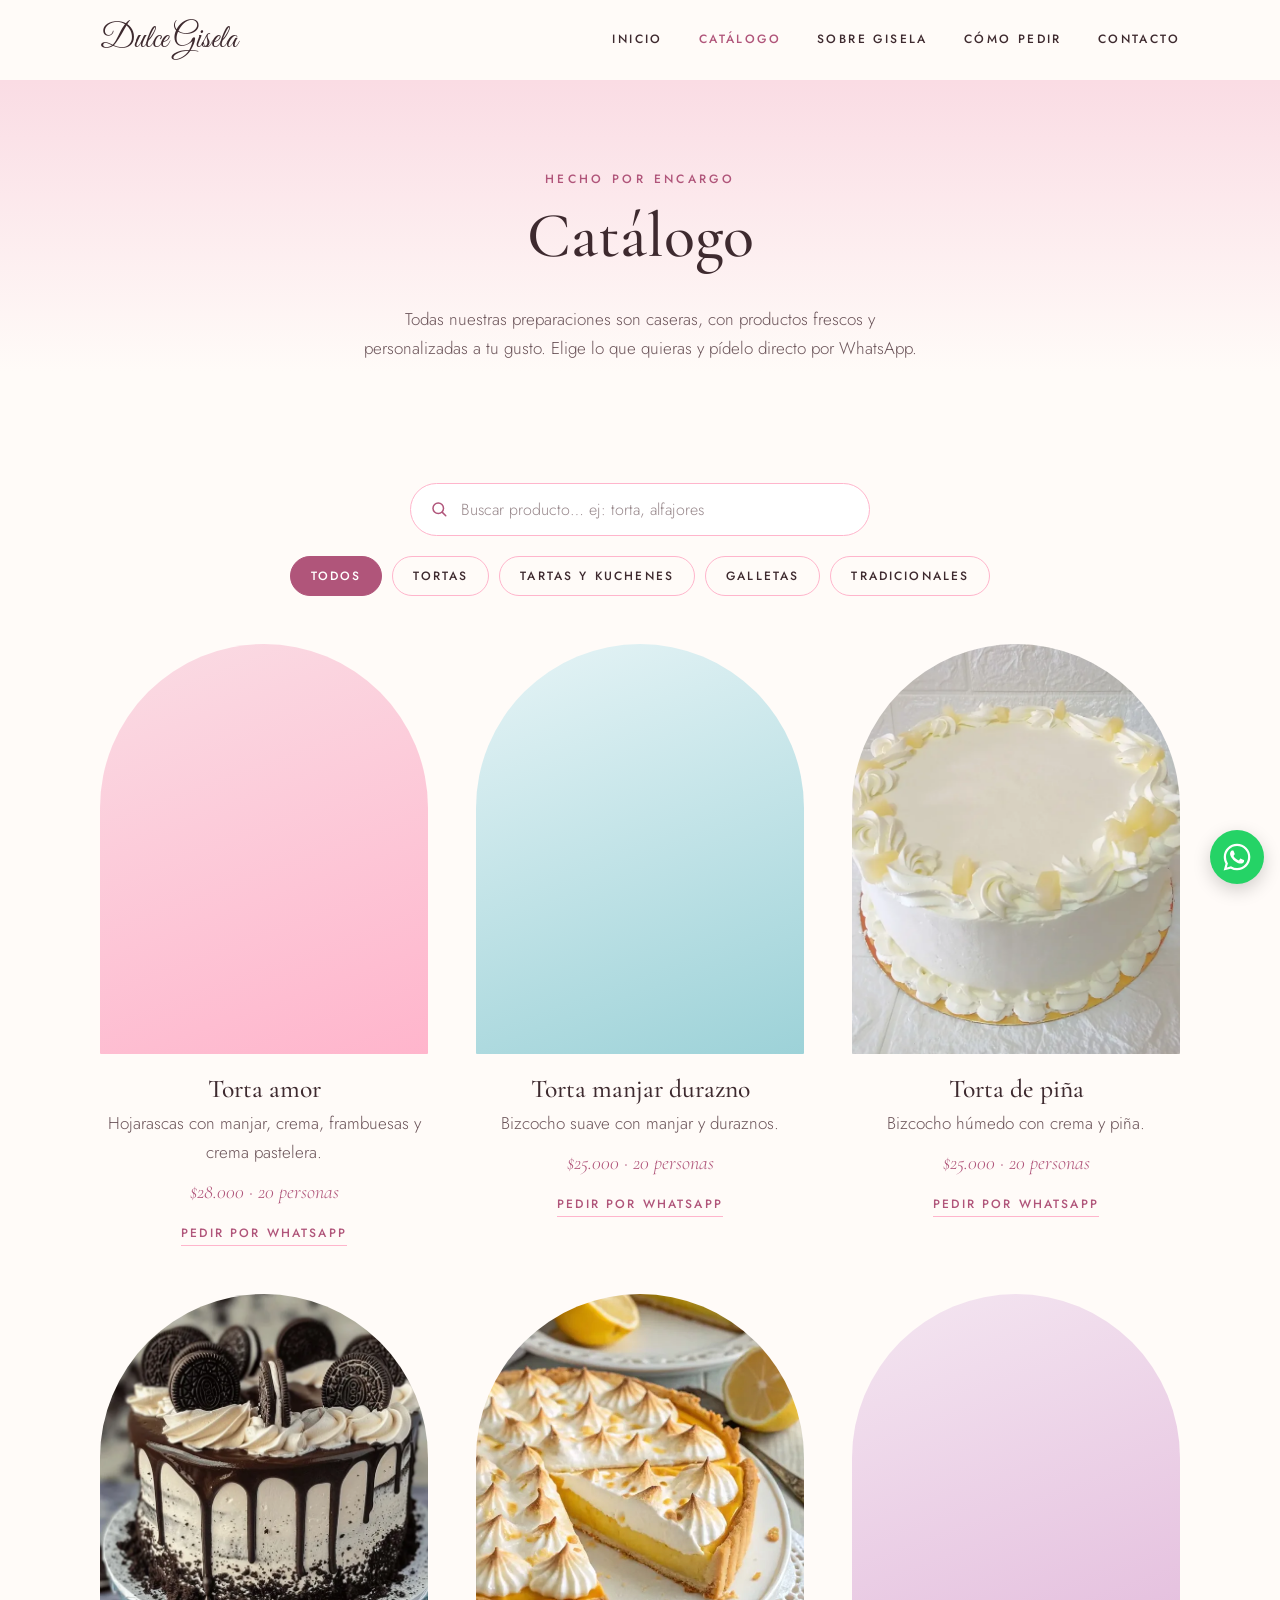
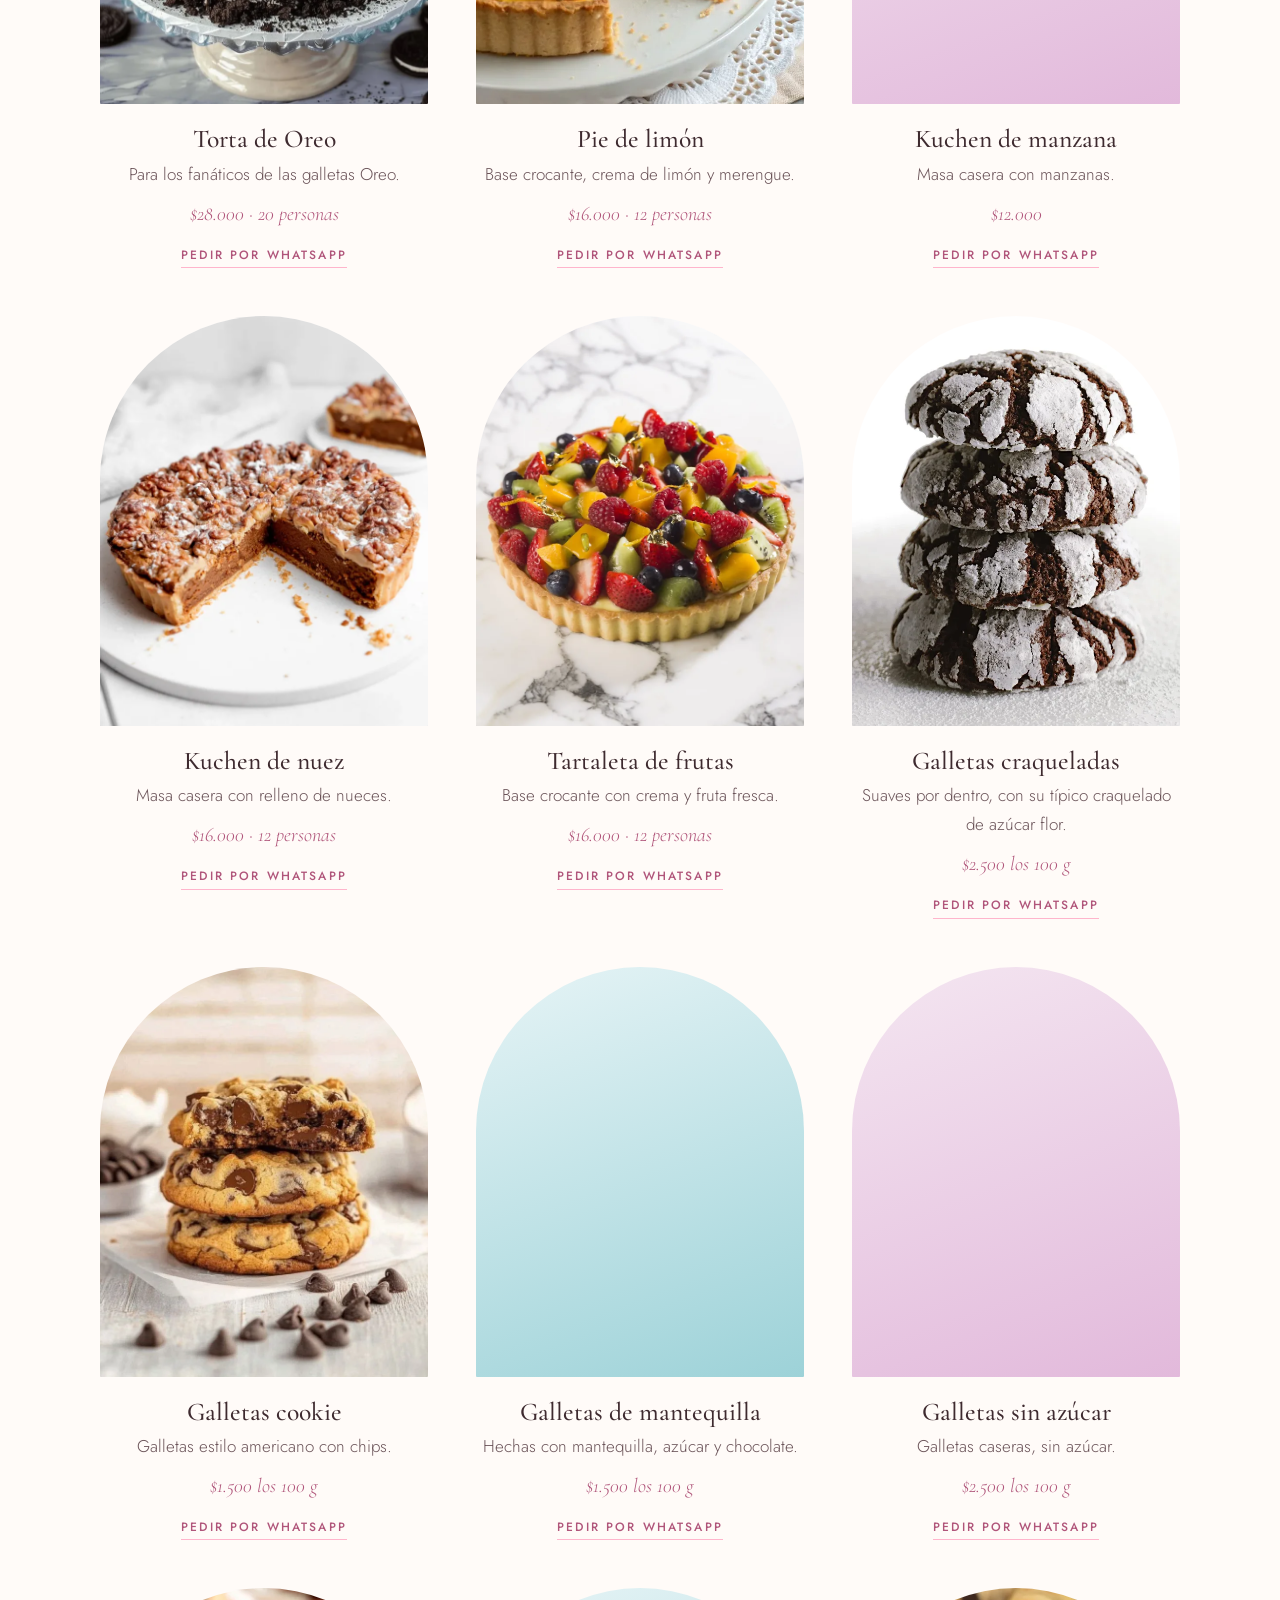
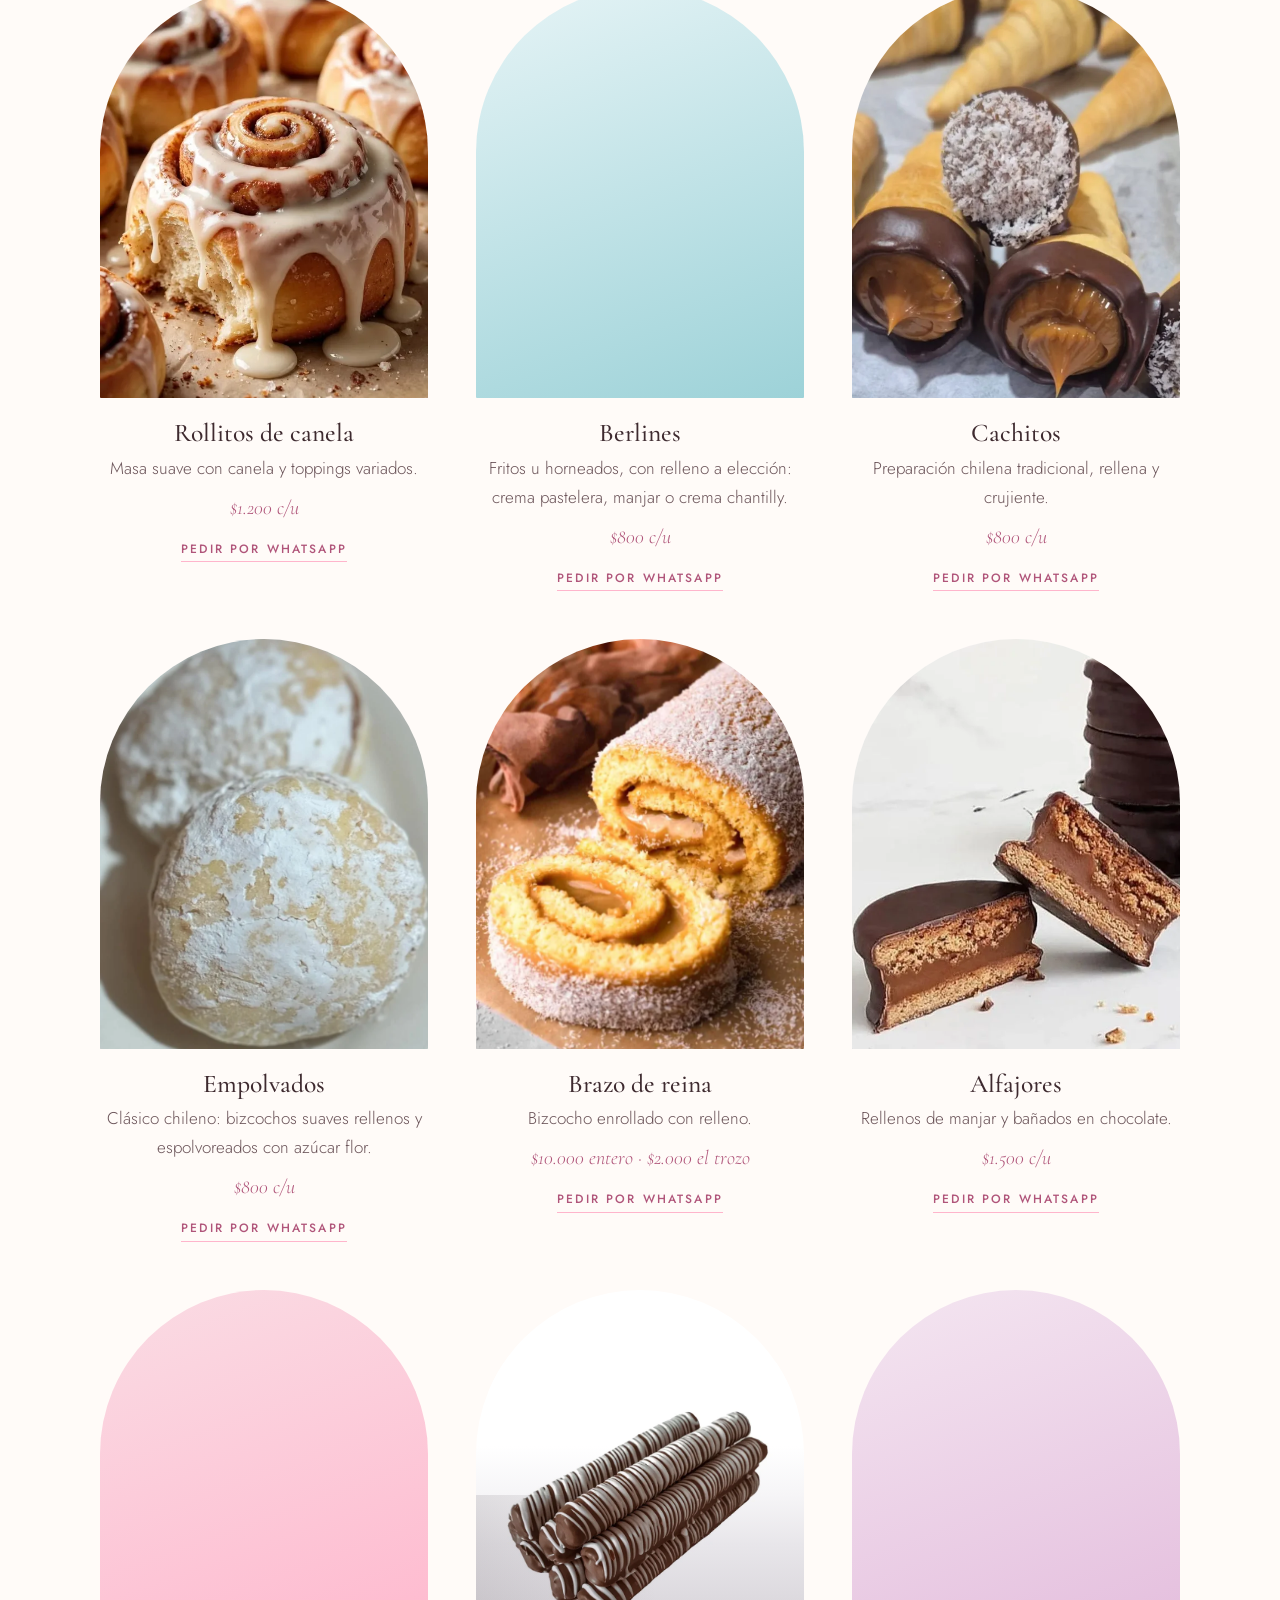
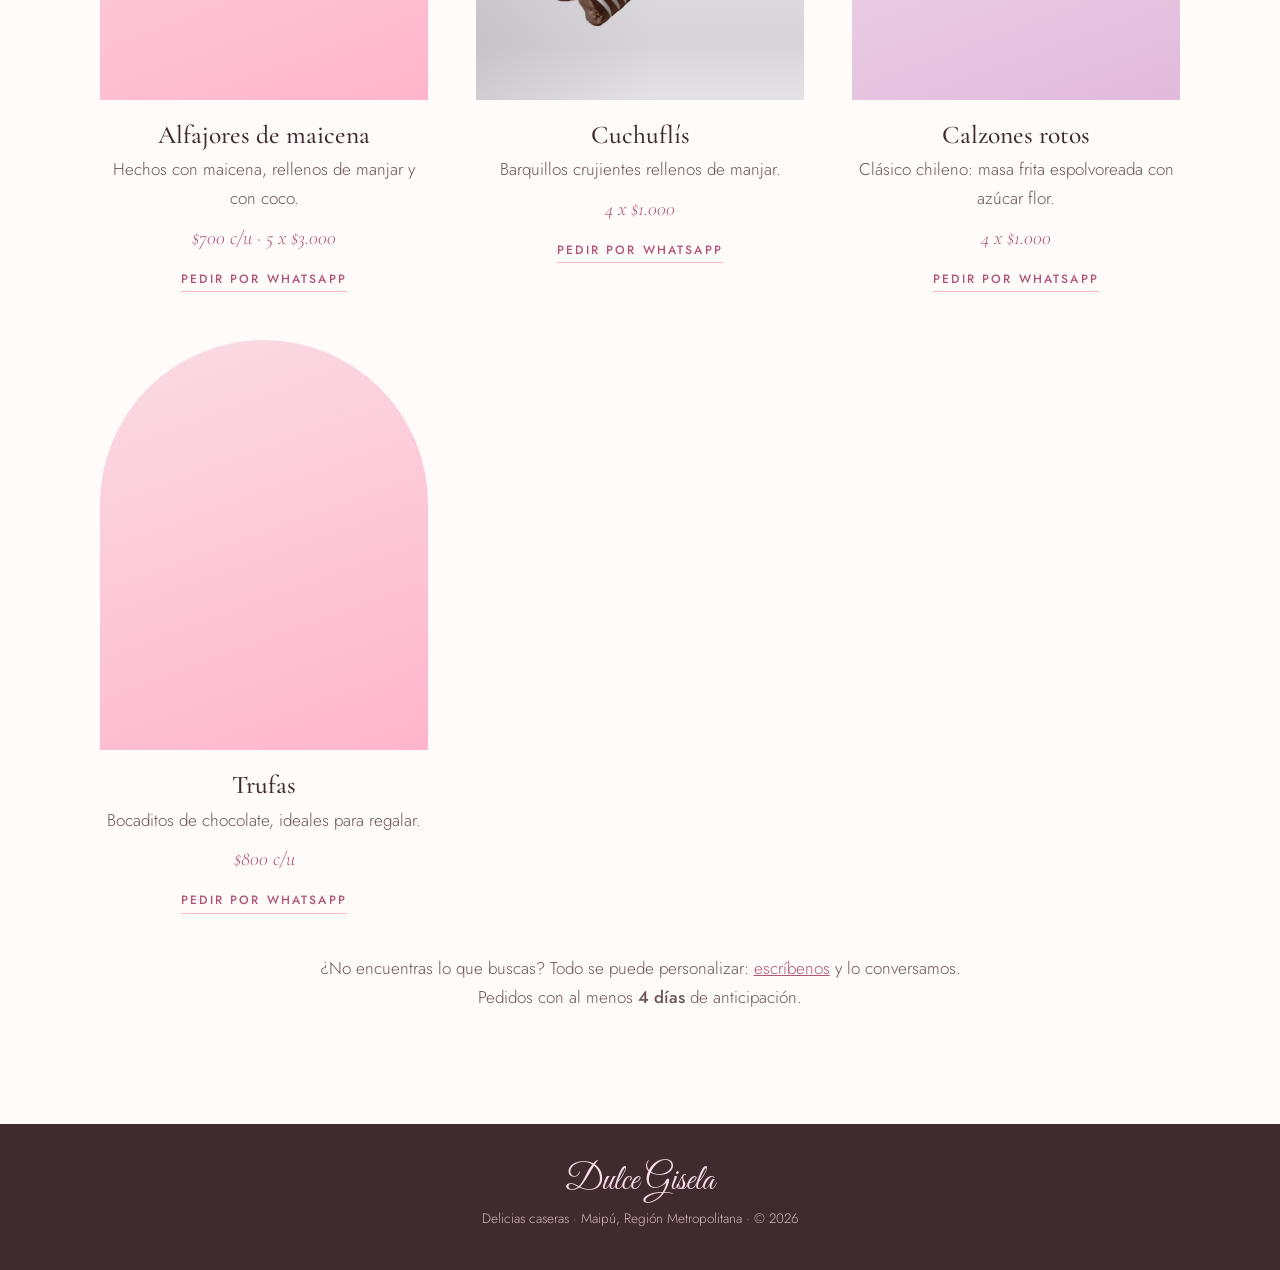
==== commit 00b1f75b: "Agrega buscador al catálogo y actualiza productos y precios - Buscador por nombre (ignora tildes y m" ====
--- a/productos.html
+++ b/productos.html
@@ -22,7 +22,7 @@
   <link href="https://fonts.googleapis.com/css2?family=Cormorant+Garamond:ital,wght@0,400;0,500;1,400;1,600&family=Great+Vibes&family=Jost:wght@300;400;500&display=swap" rel="stylesheet">
 
   <link rel="icon" href="img/favicon.svg" type="image/svg+xml">
-  <link rel="stylesheet" href="css/styles.css?v=2">
+  <link rel="stylesheet" href="css/styles.css?v=3">
 </head>
 <body>
 
@@ -61,6 +61,12 @@
 
         <!-- Filtros por categoría.
              El valor de data-filtro debe coincidir con data-categoria de cada producto. -->
+        <!-- Buscador por nombre -->
+        <div class="buscador">
+          <svg class="buscador__icono" viewBox="0 0 24 24" aria-hidden="true"><circle cx="11" cy="11" r="7"/><line x1="16.5" y1="16.5" x2="21" y2="21"/></svg>
+          <input type="search" id="buscador" class="buscador__campo" placeholder="Buscar producto… ej: torta, alfajores" aria-label="Buscar producto por nombre" autocomplete="off">
+        </div>
+
         <div class="filtros" role="group" aria-label="Filtrar por categoría">
           <button class="filtro activo" data-filtro="todos">Todos</button>
           <button class="filtro" data-filtro="tortas">Tortas</button>
@@ -108,7 +114,7 @@
             <div class="producto__marco"><img class="producto__foto" src="img/torta-oreo.webp" alt="Torta de Oreo con crema y chocolate" loading="lazy"></div>
             <h3>Torta de Oreo</h3>
             <p>Para los fanáticos de las galletas Oreo.</p>
-            <p class="producto__precio">consultar precio</p>
+            <p class="producto__precio">$28.000 · 20 personas</p>
             <a class="producto__pedir" href="#">Pedir por WhatsApp</a>
           </article>
 
@@ -116,7 +122,15 @@
             <div class="producto__marco"><img class="producto__foto" style="object-position: center 62%;" src="img/pie-de-limon.webp" alt="Pie de limón con merengue" loading="lazy"></div>
             <h3>Pie de limón</h3>
             <p>Base crocante, crema de limón y merengue.</p>
-            <p class="producto__precio">consultar precio</p>
+            <p class="producto__precio">$16.000 · 12 personas</p>
+            <a class="producto__pedir" href="#">Pedir por WhatsApp</a>
+          </article>
+
+          <article class="producto" data-categoria="tartas" data-nombre="Kuchen de manzana">
+            <div class="producto__foto" role="img" aria-label="Foto de kuchen de manzana (pendiente)"></div>
+            <h3>Kuchen de manzana</h3>
+            <p>Masa casera con manzanas.</p>
+            <p class="producto__precio">$12.000</p>
             <a class="producto__pedir" href="#">Pedir por WhatsApp</a>
           </article>
 
@@ -124,7 +138,7 @@
             <div class="producto__marco"><img class="producto__foto" style="object-position: center 60%;" src="img/kuchen-de-nuez.webp" alt="Kuchen de nuez cortado" loading="lazy"></div>
             <h3>Kuchen de nuez</h3>
             <p>Masa casera con relleno de nueces.</p>
-            <p class="producto__precio">consultar precio</p>
+            <p class="producto__precio">$16.000 · 12 personas</p>
             <a class="producto__pedir" href="#">Pedir por WhatsApp</a>
           </article>
 
@@ -132,7 +146,7 @@
             <div class="producto__marco"><img class="producto__foto" style="object-position: center 55%;" src="img/tartaleta-de-frutas.webp" alt="Tartaleta con frutas frescas" loading="lazy"></div>
             <h3>Tartaleta de frutas</h3>
             <p>Base crocante con crema y fruta fresca.</p>
-            <p class="producto__precio">consultar precio</p>
+            <p class="producto__precio">$16.000 · 12 personas</p>
             <a class="producto__pedir" href="#">Pedir por WhatsApp</a>
           </article>
 
@@ -140,7 +154,7 @@
             <div class="producto__marco"><img class="producto__foto" src="img/galletas-craqueladas.webp" alt="Galletas craqueladas de chocolate con azúcar flor" loading="lazy"></div>
             <h3>Galletas craqueladas</h3>
             <p>Suaves por dentro, con su típico craquelado de azúcar flor.</p>
-            <p class="producto__precio">consultar precio</p>
+            <p class="producto__precio">$2.500 los 100 g</p>
             <a class="producto__pedir" href="#">Pedir por WhatsApp</a>
           </article>
 
@@ -160,11 +174,11 @@
             <a class="producto__pedir" href="#">Pedir por WhatsApp</a>
           </article>
 
-          <article class="producto" data-categoria="galletas" data-nombre="Galletas de avena">
-            <div class="producto__marco"><img class="producto__foto" style="object-position: center 60%;" src="img/galletas-de-avena.webp" alt="Galletas de avena con chips" loading="lazy"></div>
-            <h3>Galletas de avena</h3>
-            <p>Con chips y nuez.</p>
-            <p class="producto__precio">consultar precio</p>
+          <article class="producto" data-categoria="galletas" data-nombre="Galletas sin azúcar">
+            <div class="producto__foto" role="img" aria-label="Foto de galletas sin azúcar (pendiente)"></div>
+            <h3>Galletas sin azúcar</h3>
+            <p>Galletas caseras, sin azúcar.</p>
+            <p class="producto__precio">$2.500 los 100 g</p>
             <a class="producto__pedir" href="#">Pedir por WhatsApp</a>
           </article>
 
@@ -188,7 +202,7 @@
             <div class="producto__marco"><img class="producto__foto" style="object-position: center 75%;" src="img/cachitos.webp" alt="Cachitos rellenos de manjar con borde de chocolate y coco" loading="lazy"></div>
             <h3>Cachitos</h3>
             <p>Preparación chilena tradicional, rellena y crujiente.</p>
-            <p class="producto__precio">$1.000 c/u</p>
+            <p class="producto__precio">$800 c/u</p>
             <a class="producto__pedir" href="#">Pedir por WhatsApp</a>
           </article>
 
@@ -196,7 +210,7 @@
             <div class="producto__marco"><img class="producto__foto" style="object-position: center 55%;" src="img/empolvados.webp" alt="Empolvados caseros con azúcar flor" loading="lazy"></div>
             <h3>Empolvados</h3>
             <p>Clásico chileno: bizcochos suaves rellenos y espolvoreados con azúcar flor.</p>
-            <p class="producto__precio">$1.000 c/u</p>
+            <p class="producto__precio">$800 c/u</p>
             <a class="producto__pedir" href="#">Pedir por WhatsApp</a>
           </article>
 
@@ -204,7 +218,7 @@
             <div class="producto__marco"><img class="producto__foto" style="object-position: center 60%;" src="img/brazo-de-reina.webp" alt="Brazo de reina relleno, cortado en rodajas" loading="lazy"></div>
             <h3>Brazo de reina</h3>
             <p>Bizcocho enrollado con relleno.</p>
-            <p class="producto__precio">$6.000 entero · $2.000 el trozo</p>
+            <p class="producto__precio">$10.000 entero · $2.000 el trozo</p>
             <a class="producto__pedir" href="#">Pedir por WhatsApp</a>
           </article>
 
@@ -220,7 +234,7 @@
             <div class="producto__foto" role="img" aria-label="Foto de alfajores de maicena (pendiente)"></div>
             <h3>Alfajores de maicena</h3>
             <p>Hechos con maicena, rellenos de manjar y con coco.</p>
-            <p class="producto__precio">consultar precio</p>
+            <p class="producto__precio">$700 c/u · 5 x $3.000</p>
             <a class="producto__pedir" href="#">Pedir por WhatsApp</a>
           </article>
 
@@ -232,7 +246,29 @@
             <a class="producto__pedir" href="#">Pedir por WhatsApp</a>
           </article>
 
+          <article class="producto" data-categoria="tradicionales" data-nombre="Calzones rotos">
+            <div class="producto__foto" role="img" aria-label="Foto de calzones rotos (pendiente)"></div>
+            <h3>Calzones rotos</h3>
+            <p>Clásico chileno: masa frita espolvoreada con azúcar flor.</p>
+            <p class="producto__precio">4 x $1.000</p>
+            <a class="producto__pedir" href="#">Pedir por WhatsApp</a>
+          </article>
+
+          <article class="producto" data-categoria="tradicionales" data-nombre="Trufas">
+            <div class="producto__foto" role="img" aria-label="Foto de trufas (pendiente)"></div>
+            <h3>Trufas</h3>
+            <p>Bocaditos de chocolate, ideales para regalar.</p>
+            <p class="producto__precio">$800 c/u</p>
+            <a class="producto__pedir" href="#">Pedir por WhatsApp</a>
+          </article>
+
         </div>
+
+        <!-- Mensaje cuando la búsqueda no encuentra nada -->
+        <p class="sin-resultados" id="sin-resultados" hidden>
+          No encontramos productos con ese nombre 🧁<br>
+          <a href="https://wa.me/56986793141?text=Hola%20Gisela%2C%20quiero%20consultar%20por%20un%20producto" target="_blank" rel="noopener">Escríbenos</a> y te contamos si lo podemos preparar.
+        </p>
 
         <p class="nota">¿No encuentras lo que buscas? Todo se puede personalizar: <a href="https://wa.me/56986793141?text=Hola%20Gisela%2C%20quiero%20cotizar%20un%20pedido%20personalizado" target="_blank" rel="noopener">escríbenos</a> y lo conversamos.<br>Pedidos con al menos <strong>4 días</strong> de anticipación.</p>
       </div>
@@ -253,6 +289,6 @@
     <svg viewBox="0 0 24 24" aria-hidden="true"><path d="M17.47 14.38c-.3-.15-1.75-.86-2.02-.96-.27-.1-.47-.15-.67.15-.2.3-.77.96-.94 1.16-.17.2-.35.22-.64.07-.3-.15-1.26-.46-2.39-1.47-.88-.79-1.48-1.76-1.65-2.06-.17-.3-.02-.46.13-.6.13-.13.3-.35.45-.52.15-.17.2-.3.3-.5.1-.2.05-.37-.02-.52-.07-.15-.67-1.61-.92-2.2-.24-.58-.49-.5-.67-.51h-.57c-.2 0-.52.07-.79.37-.27.3-1.04 1.02-1.04 2.48s1.07 2.88 1.21 3.08c.15.2 2.1 3.2 5.08 4.49.71.31 1.26.49 1.69.63.71.22 1.36.19 1.87.12.57-.09 1.75-.72 2-1.41.25-.69.25-1.29.17-1.41-.07-.12-.27-.2-.57-.35zM12.04 21.5h-.01a9.45 9.45 0 0 1-4.82-1.32l-.35-.21-3.58.94.96-3.49-.23-.36a9.43 9.43 0 0 1-1.45-5.03c0-5.22 4.25-9.47 9.48-9.47 2.53 0 4.91.99 6.7 2.78a9.42 9.42 0 0 1 2.77 6.7c0 5.23-4.25 9.46-9.47 9.46zm8.06-17.53A11.32 11.32 0 0 0 12.04.63C5.76.63.65 5.74.65 12.02c0 2 .52 3.96 1.52 5.69L.55 23.6l6.04-1.58a11.37 11.37 0 0 0 5.44 1.39h.01c6.28 0 11.39-5.11 11.39-11.39 0-3.04-1.18-5.9-3.33-8.05z"/></svg>
   </a>
 
-  <script src="js/main.js?v=2"></script>
+  <script src="js/main.js?v=3"></script>
 </body>
 </html>
--- a/css/styles.css
+++ b/css/styles.css
@@ -896,3 +896,62 @@
     transition: none;
   }
 }
+
+/* ---------- Buscador del catálogo ---------- */
+.buscador {
+  position: relative;
+  max-width: 460px;
+  margin: 0 auto 20px;
+}
+
+.buscador__icono {
+  position: absolute;
+  left: 20px;
+  top: 50%;
+  width: 18px;
+  height: 18px;
+  transform: translateY(-50%);
+  fill: none;
+  stroke: var(--rosa-profundo);
+  stroke-width: 2;
+  stroke-linecap: round;
+  pointer-events: none;
+}
+
+.buscador__campo {
+  width: 100%;
+  padding: 14px 22px 14px 50px;
+  border: 1px solid var(--rosa-200);
+  border-radius: 999px;
+  background: #FFFFFF;
+  font-family: var(--fuente-texto);
+  font-size: 1rem; /* 16px o más evita que el celular haga zoom al escribir */
+  font-weight: 300;
+  color: var(--chocolate);
+  transition: border-color 0.25s, box-shadow 0.25s;
+}
+
+.buscador__campo::placeholder {
+  color: var(--chocolate-suave);
+  opacity: 0.7;
+}
+
+.buscador__campo:focus {
+  outline: none;
+  border-color: var(--rosa-profundo);
+  box-shadow: 0 0 0 4px var(--rosa-50);
+}
+
+.sin-resultados {
+  text-align: center;
+  font-family: var(--fuente-titulos);
+  font-style: italic;
+  font-size: 1.35rem;
+  line-height: 1.6;
+  color: var(--chocolate-suave);
+  margin: 8px auto 0;
+}
+
+.sin-resultados[hidden] {
+  display: none;
+}
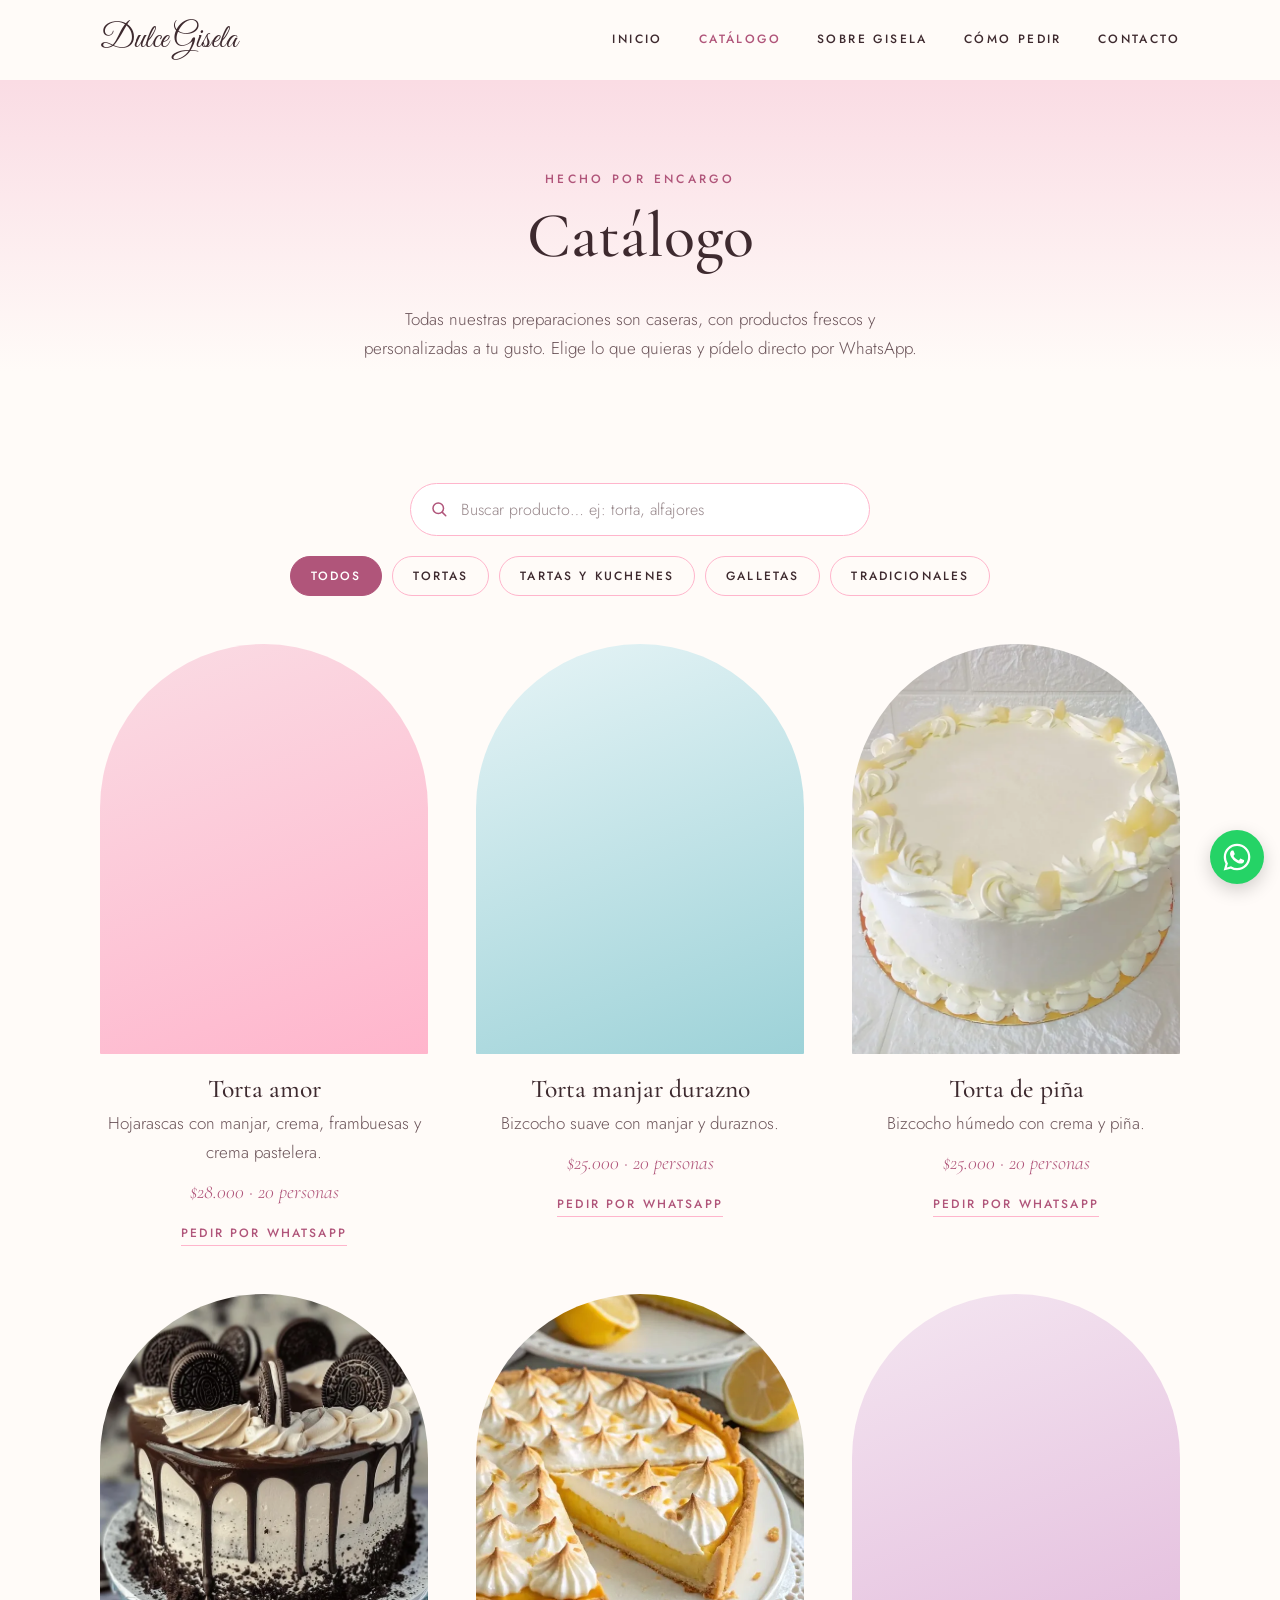
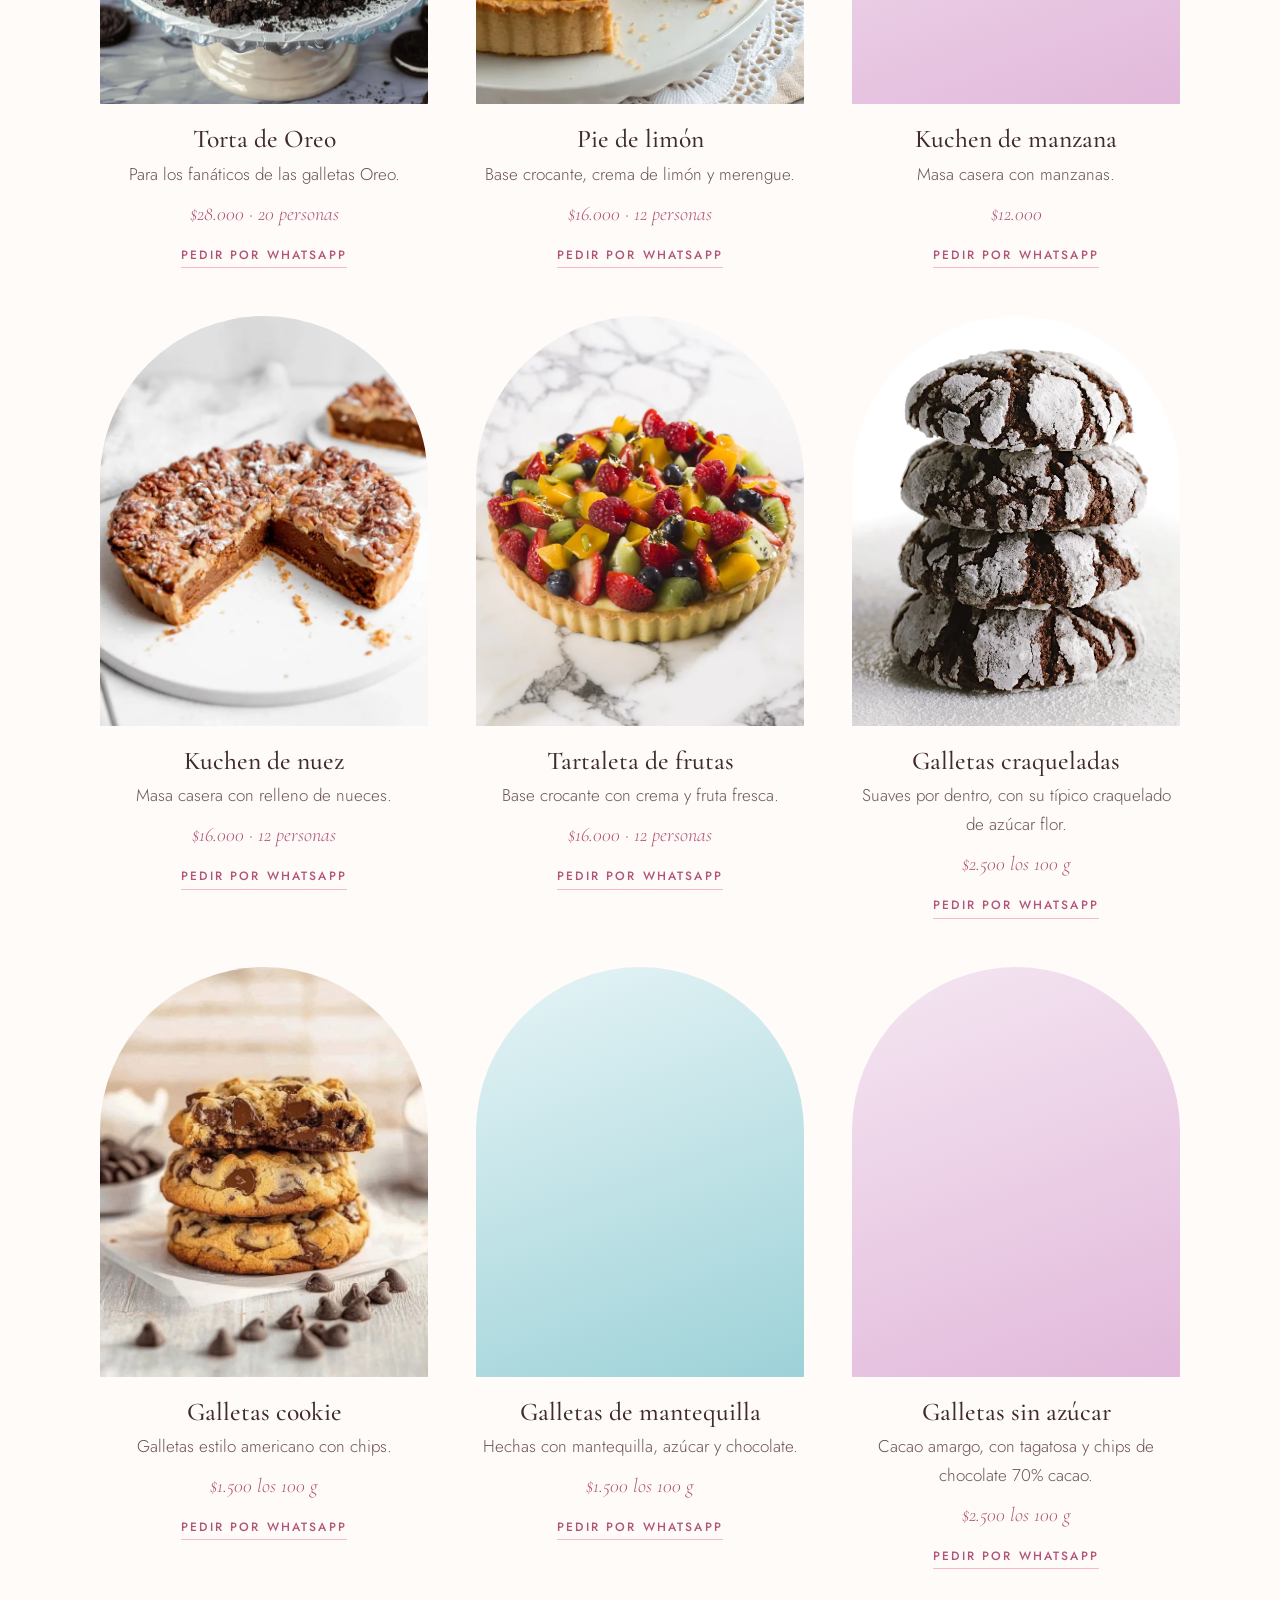
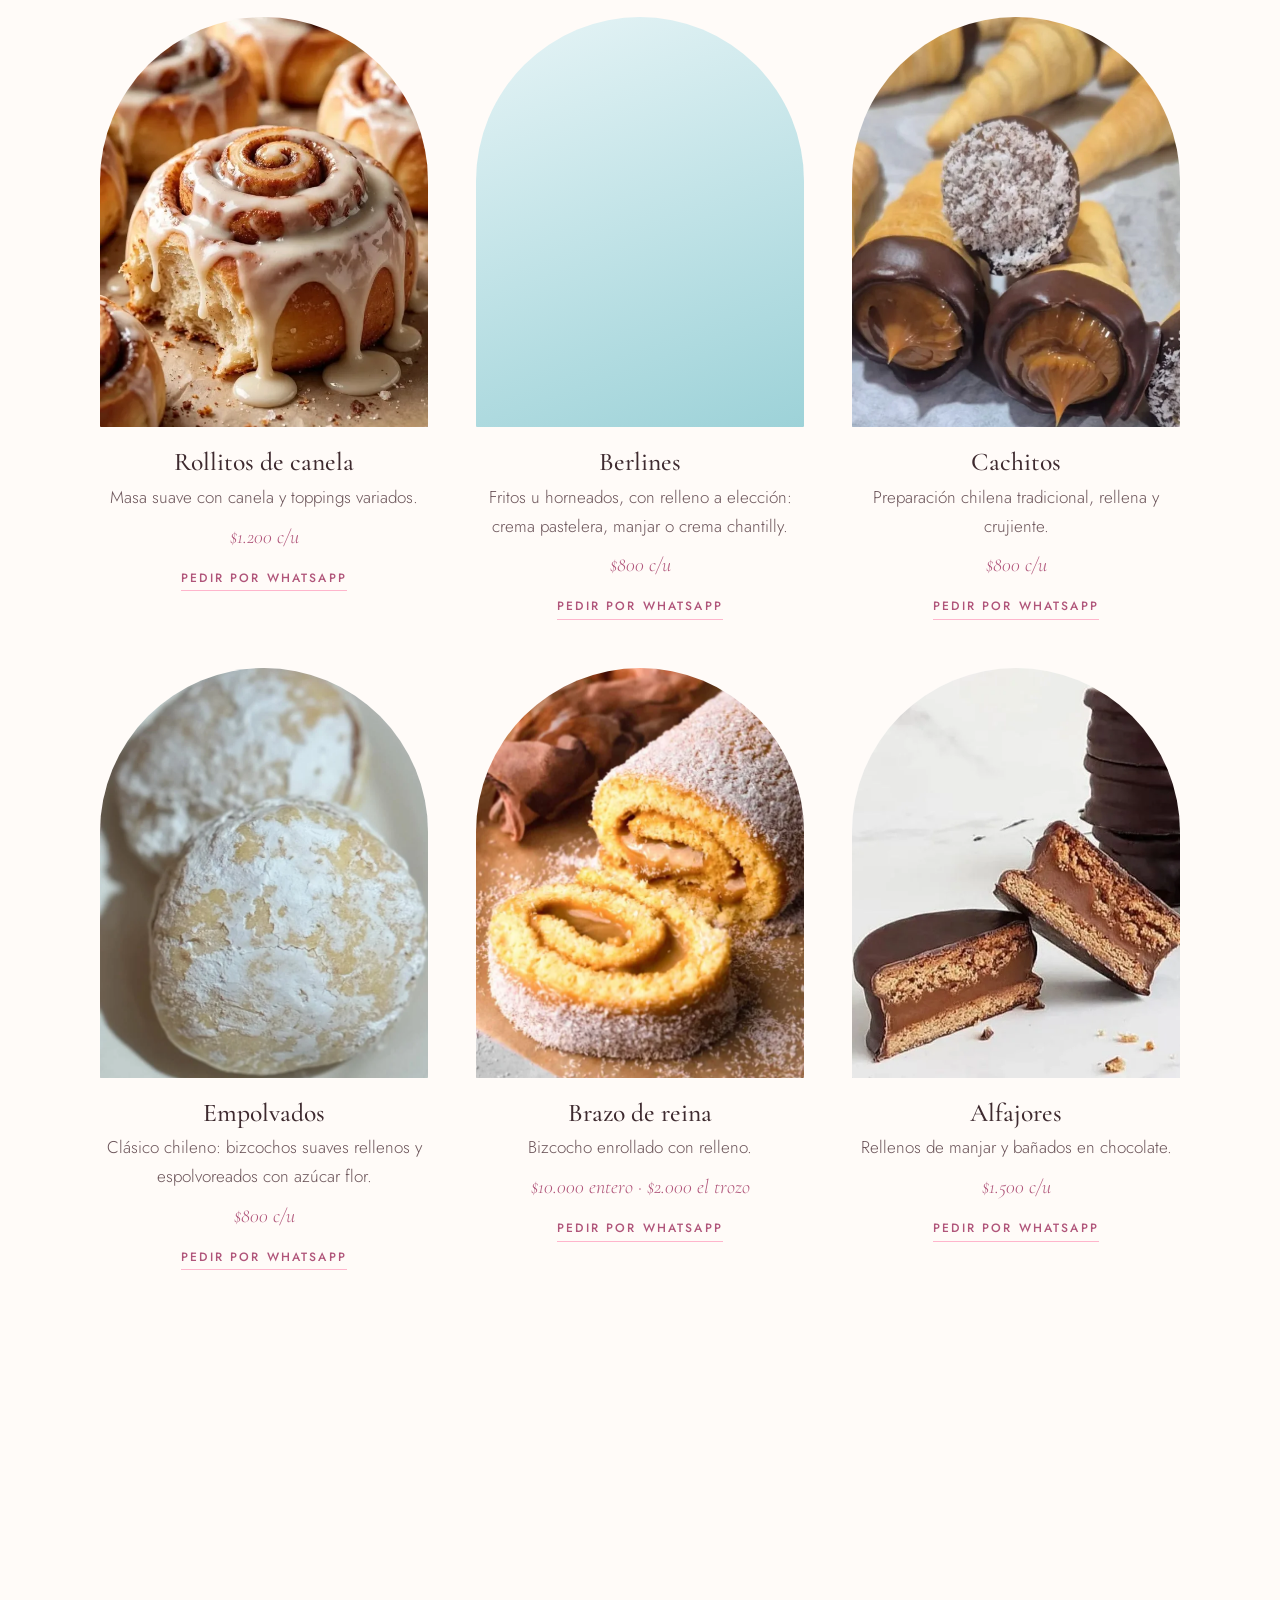
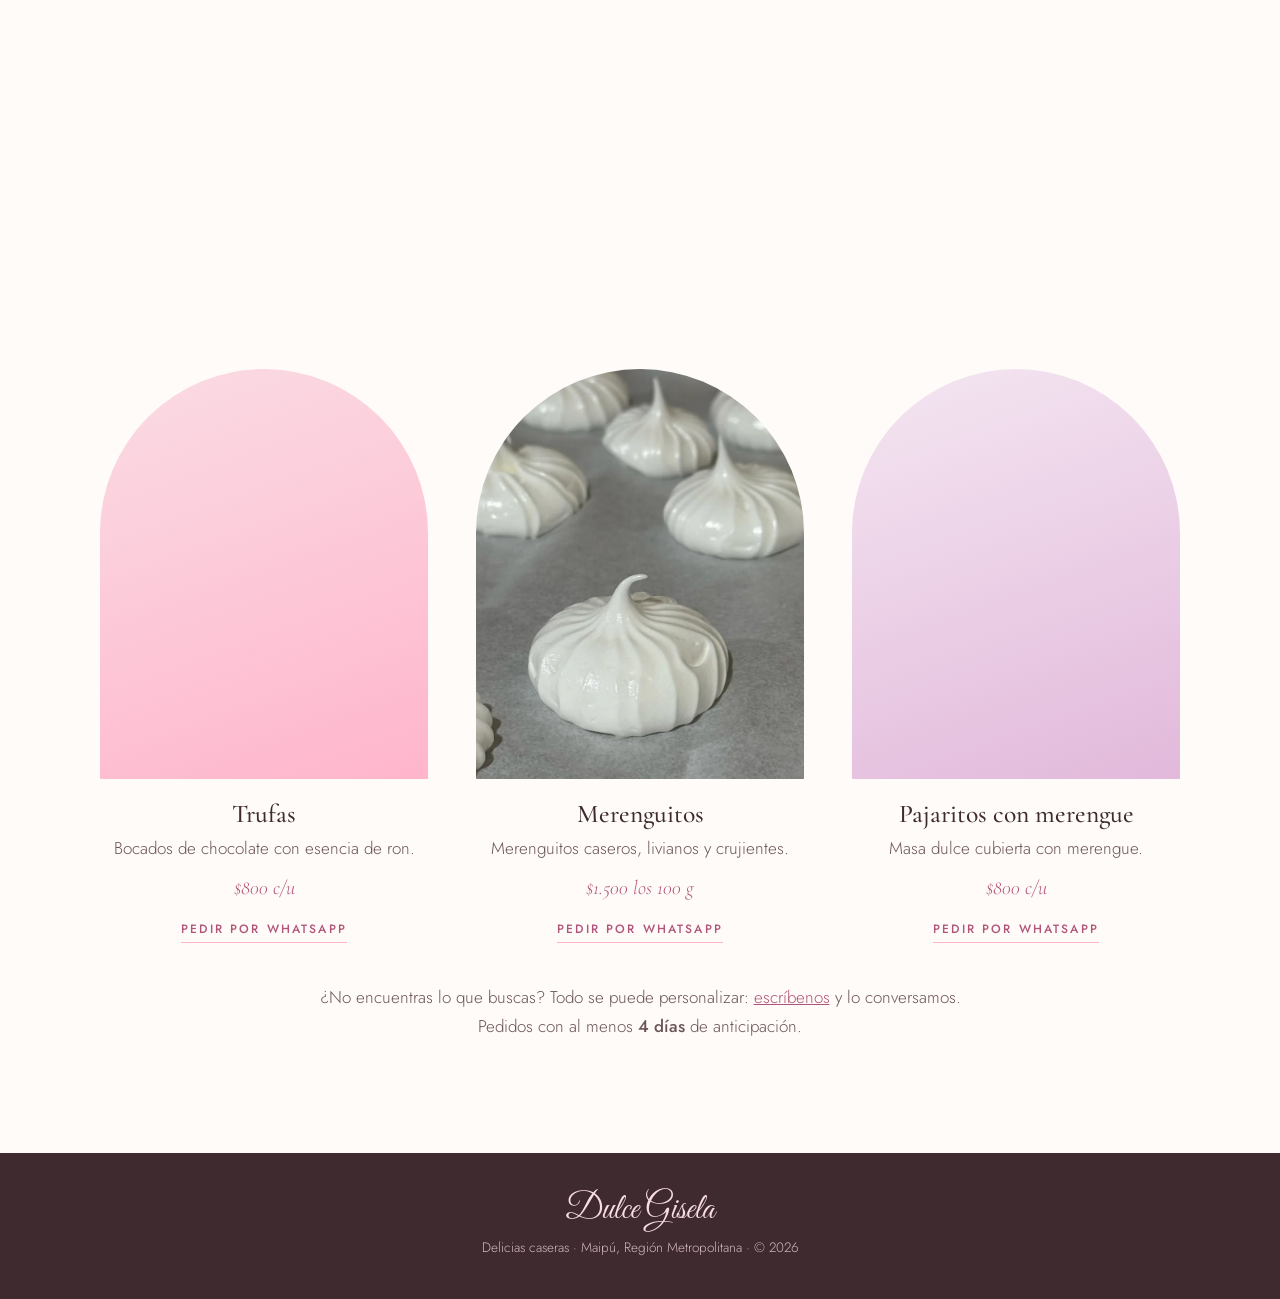
==== commit 6203fd9f: "Agrega merenguitos y pajaritos, actualiza descripciones - Merenguitos con foto y pajaritos con meren" ====
--- a/productos.html
+++ b/productos.html
@@ -177,7 +177,7 @@
           <article class="producto" data-categoria="galletas" data-nombre="Galletas sin azúcar">
             <div class="producto__foto" role="img" aria-label="Foto de galletas sin azúcar (pendiente)"></div>
             <h3>Galletas sin azúcar</h3>
-            <p>Galletas caseras, sin azúcar.</p>
+            <p>Cacao amargo, con tagatosa y chips de chocolate 70% cacao.</p>
             <p class="producto__precio">$2.500 los 100 g</p>
             <a class="producto__pedir" href="#">Pedir por WhatsApp</a>
           </article>
@@ -257,7 +257,23 @@
           <article class="producto" data-categoria="tradicionales" data-nombre="Trufas">
             <div class="producto__foto" role="img" aria-label="Foto de trufas (pendiente)"></div>
             <h3>Trufas</h3>
-            <p>Bocaditos de chocolate, ideales para regalar.</p>
+            <p>Bocados de chocolate con esencia de ron.</p>
+            <p class="producto__precio">$800 c/u</p>
+            <a class="producto__pedir" href="#">Pedir por WhatsApp</a>
+          </article>
+
+          <article class="producto" data-categoria="tradicionales" data-nombre="Merenguitos">
+            <div class="producto__marco"><img class="producto__foto" style="object-position: center 70%;" src="img/merenguitos.webp" alt="Merenguitos caseros" loading="lazy"></div>
+            <h3>Merenguitos</h3>
+            <p>Merenguitos caseros, livianos y crujientes.</p>
+            <p class="producto__precio">$1.500 los 100 g</p>
+            <a class="producto__pedir" href="#">Pedir por WhatsApp</a>
+          </article>
+
+          <article class="producto" data-categoria="tradicionales" data-nombre="Pajaritos con merengue">
+            <div class="producto__foto" role="img" aria-label="Foto de pajaritos con merengue (pendiente)"></div>
+            <h3>Pajaritos con merengue</h3>
+            <p>Masa dulce cubierta con merengue.</p>
             <p class="producto__precio">$800 c/u</p>
             <a class="producto__pedir" href="#">Pedir por WhatsApp</a>
           </article>
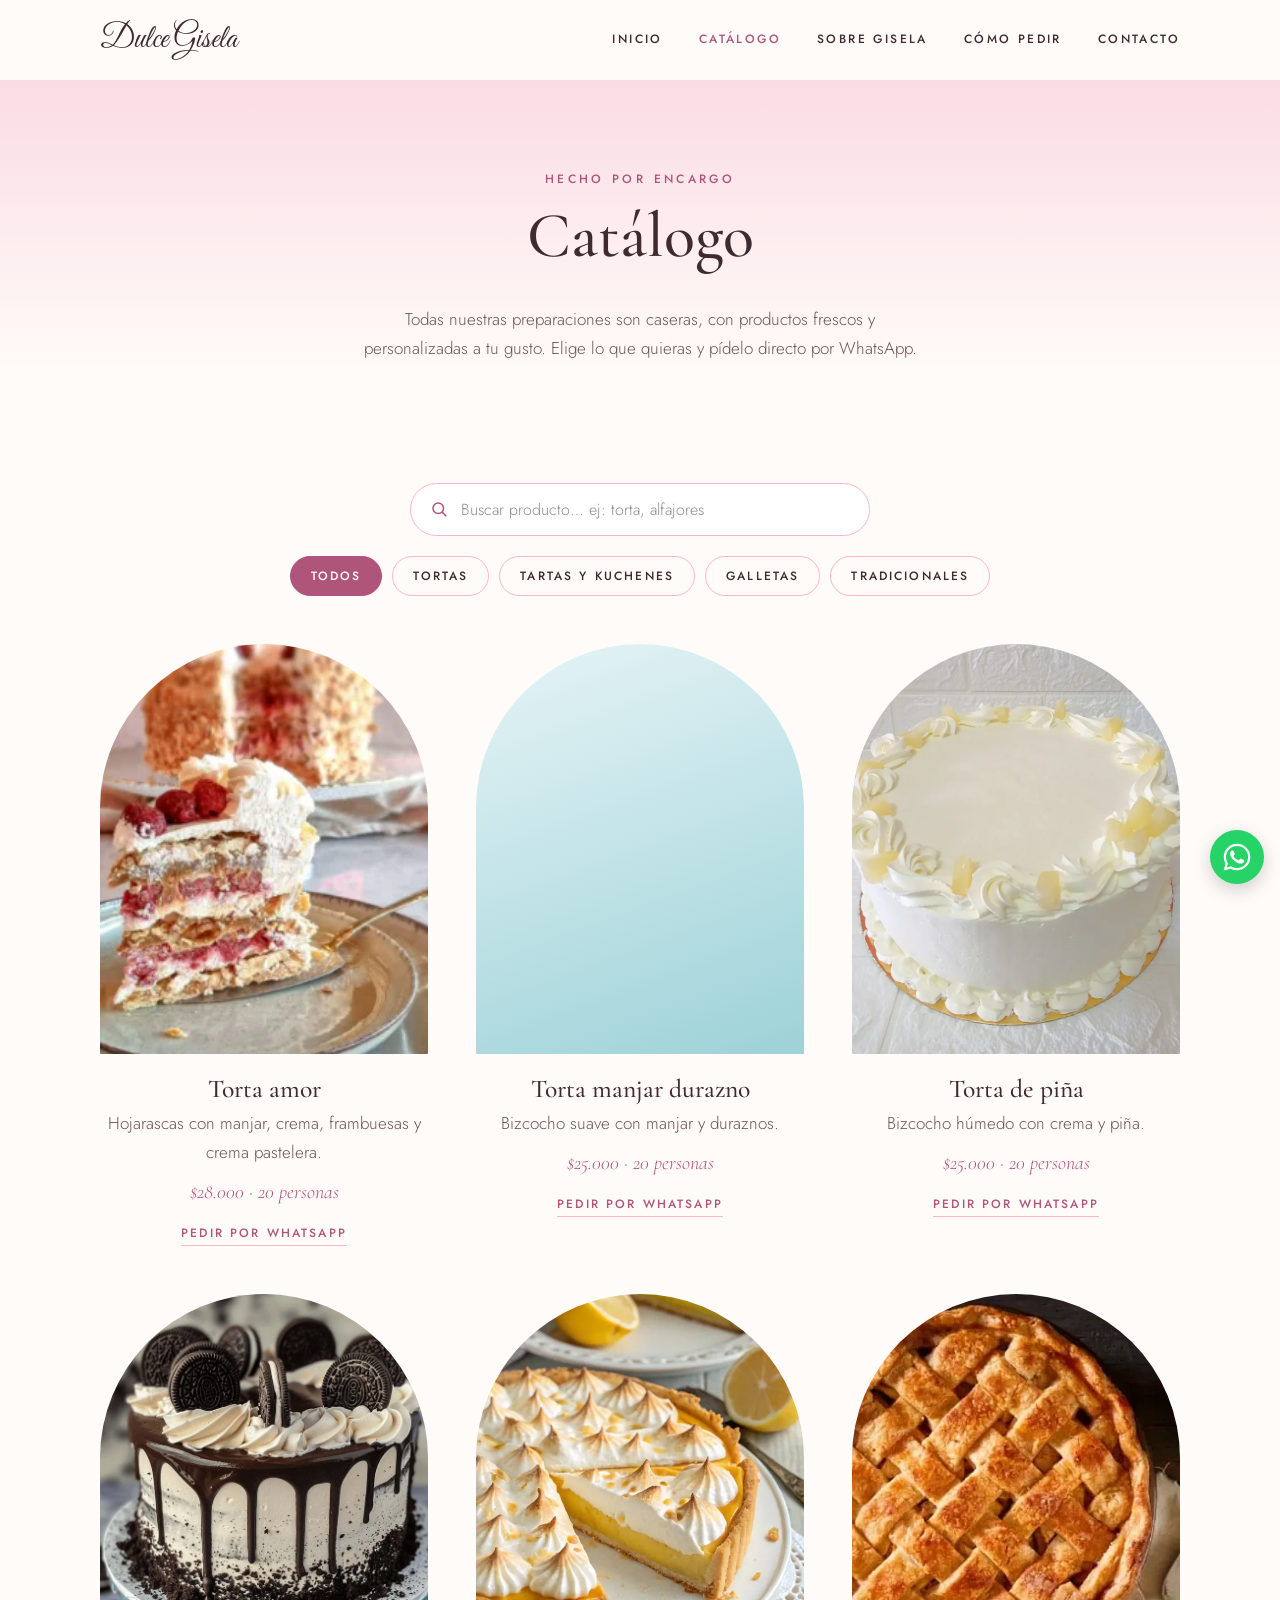
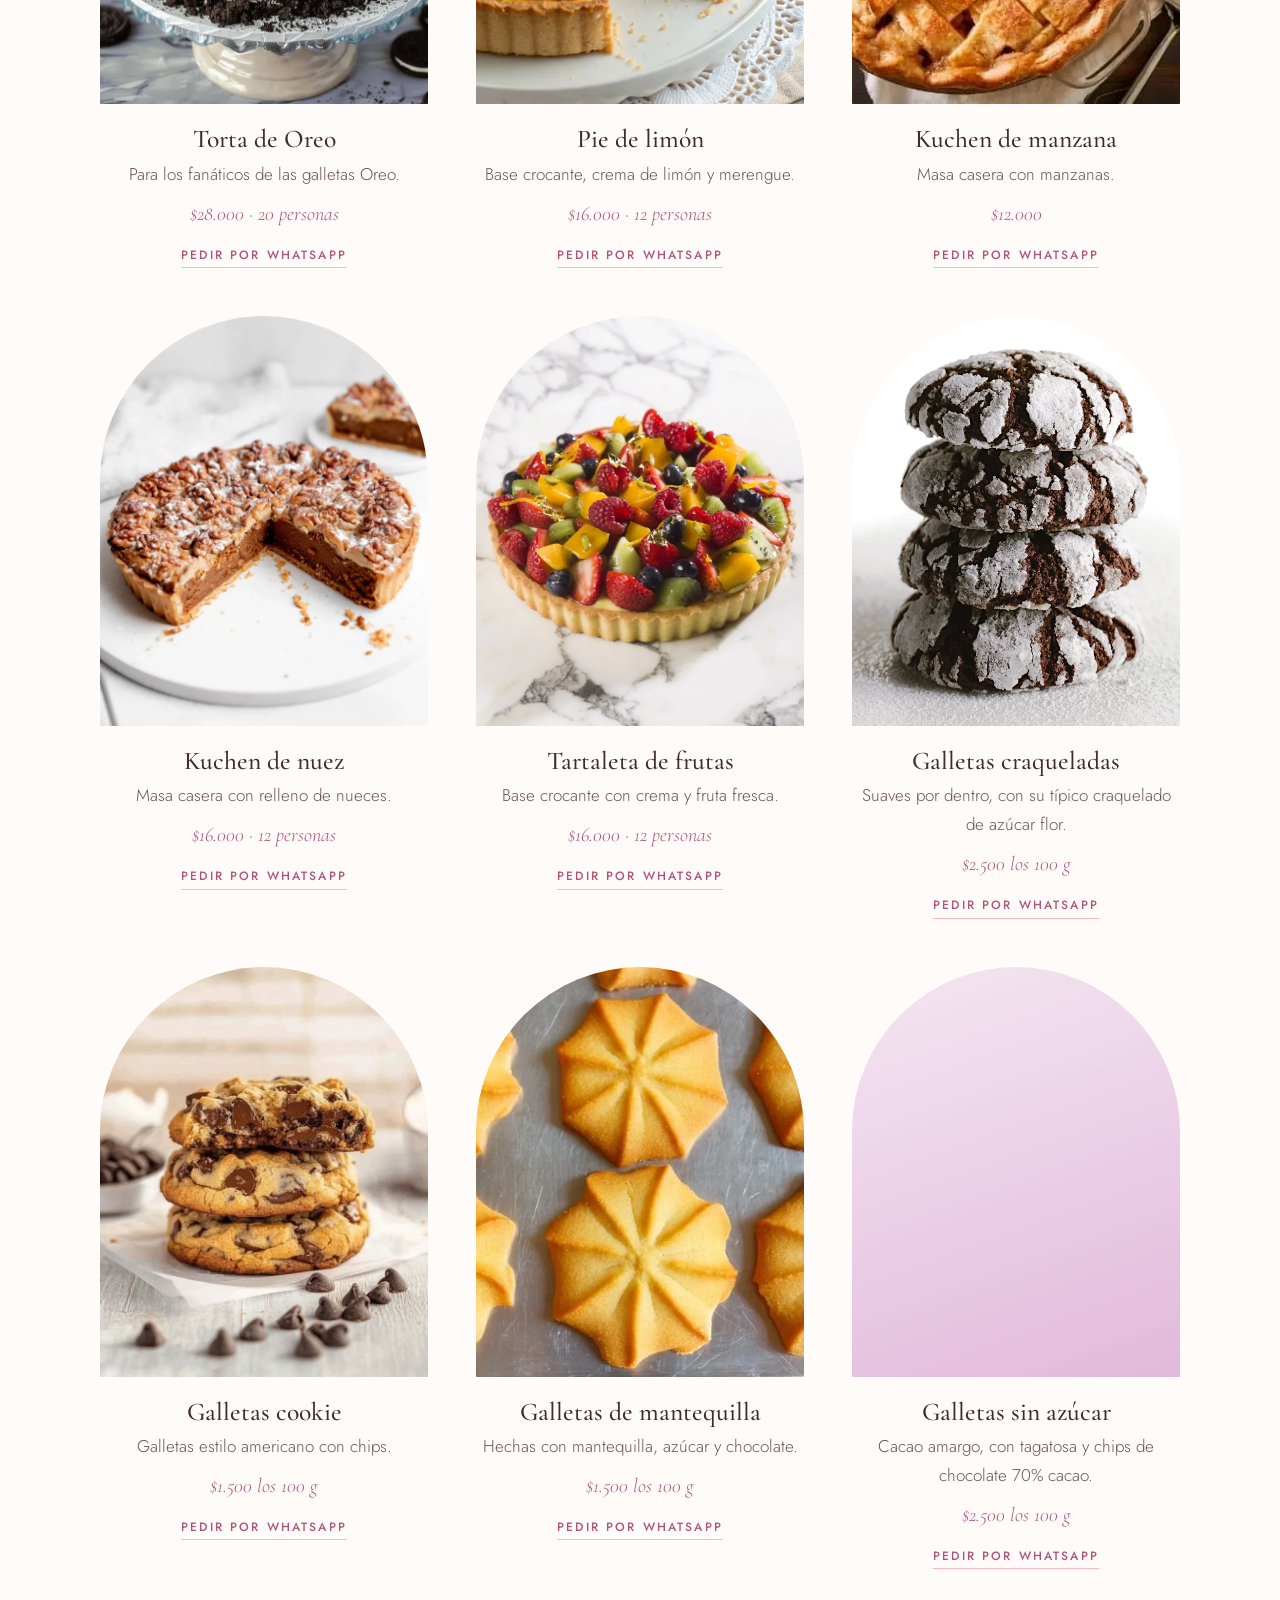
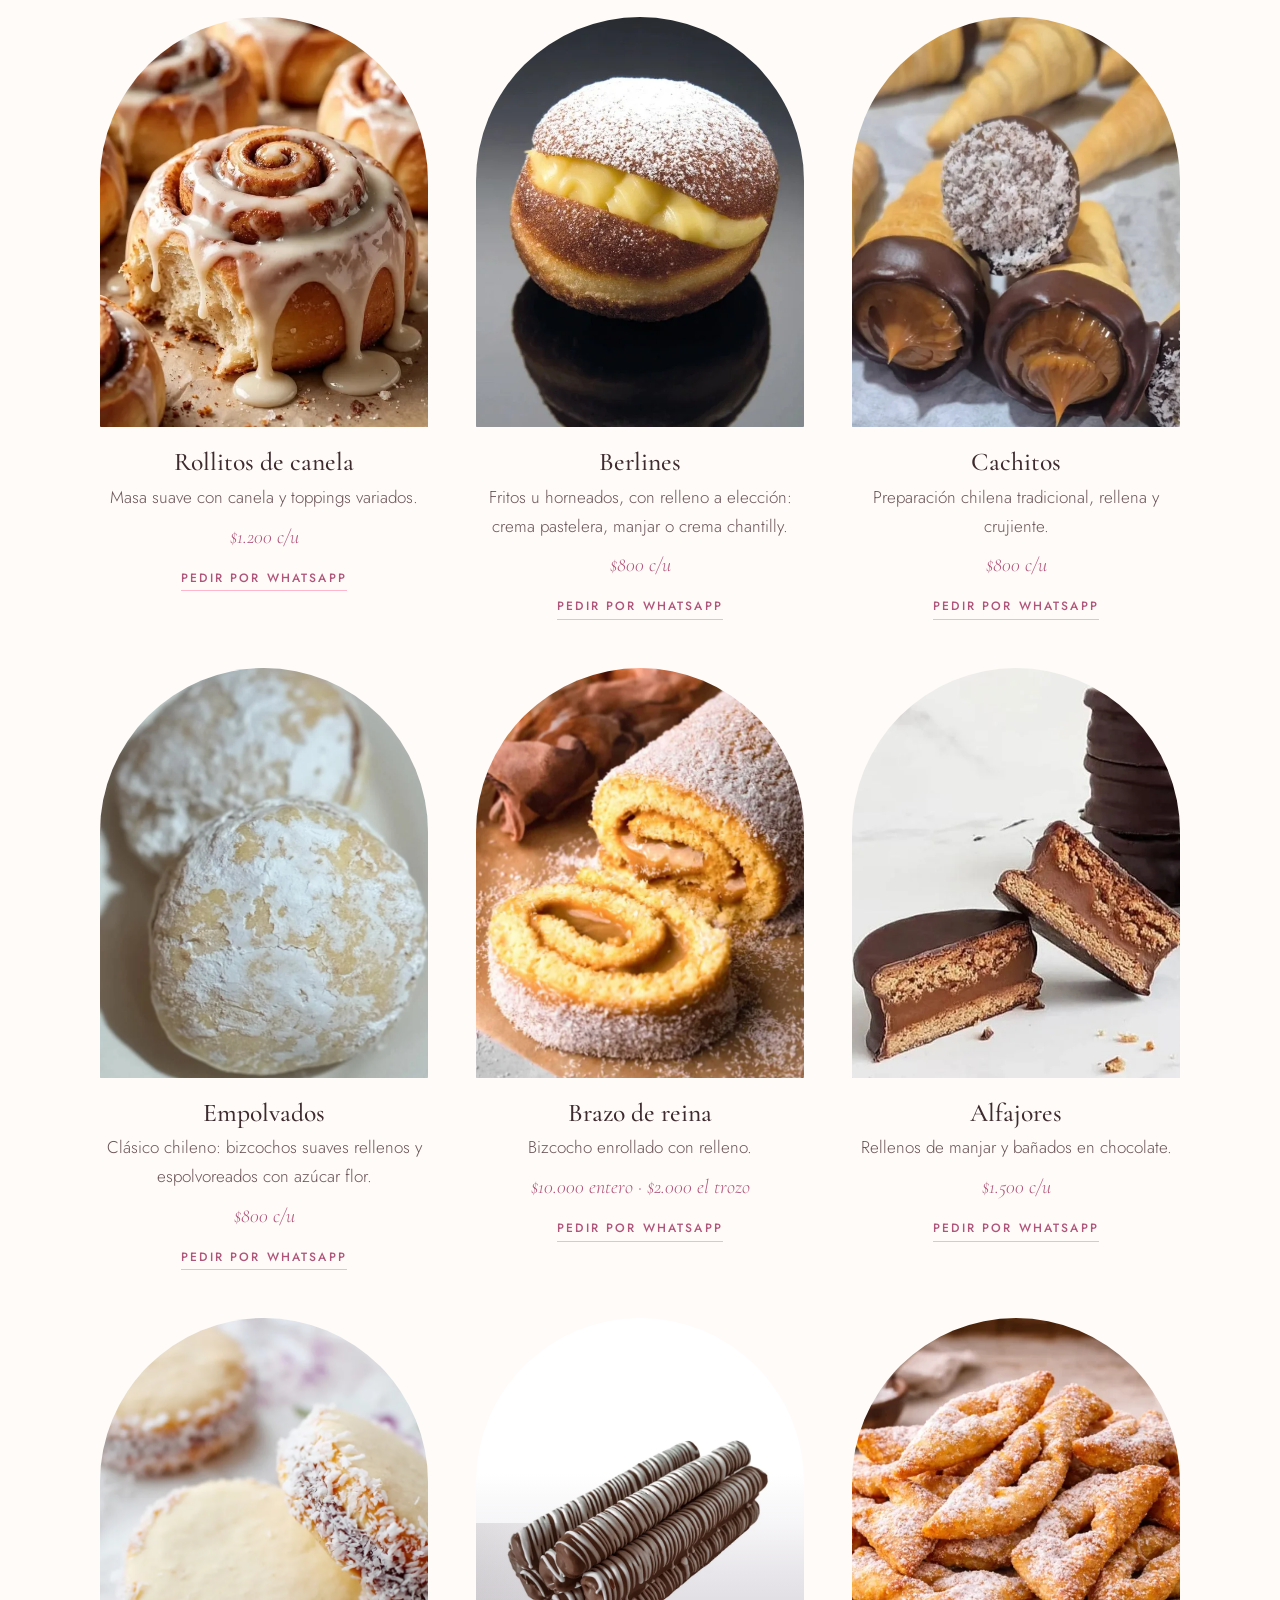
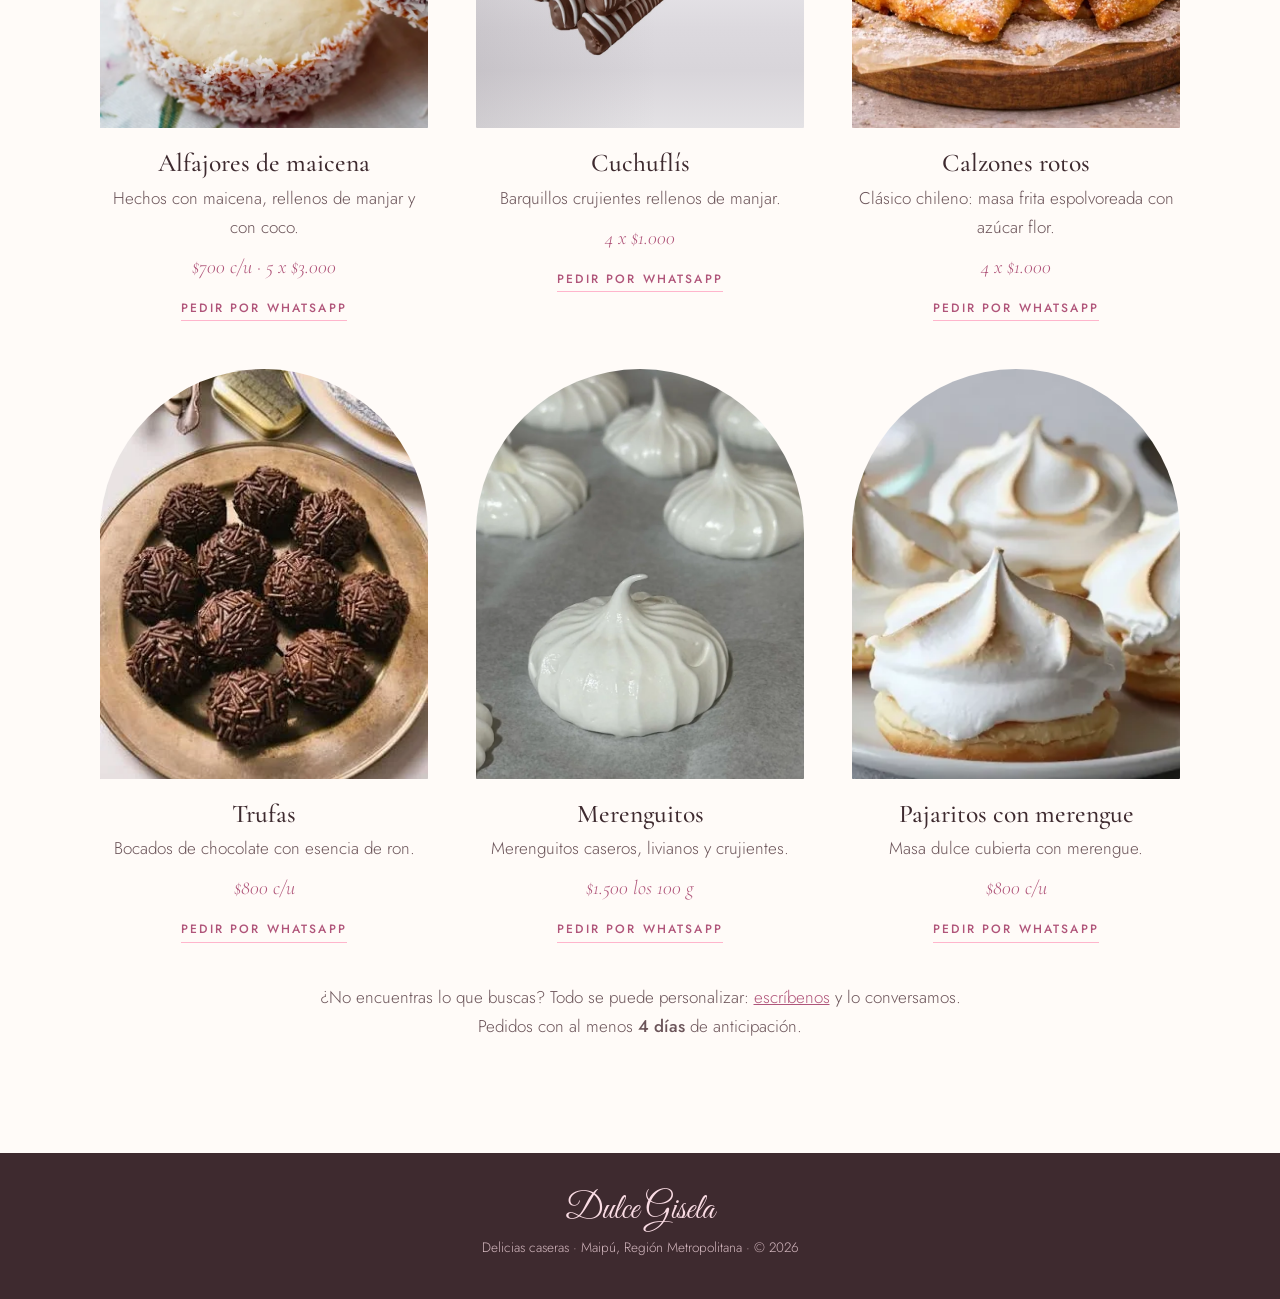
==== commit 293d638b: "Agrega foto de Gisela, 8 fotos de productos y mensajes con emojis - Foto de Gisela en la sección "So" ====
--- a/productos.html
+++ b/productos.html
@@ -87,7 +87,7 @@
         <div class="productos productos--catalogo">
 
           <article class="producto" data-categoria="tortas" data-nombre="Torta amor">
-            <div class="producto__foto" role="img" aria-label="Foto de torta amor (pendiente)"></div>
+            <div class="producto__marco"><img class="producto__foto" style="object-position: center 60%;" src="img/torta-amor.webp" alt="Trozo de torta amor con frambuesas" loading="lazy"></div>
             <h3>Torta amor</h3>
             <p>Hojarascas con manjar, crema, frambuesas y crema pastelera.</p>
             <p class="producto__precio">$28.000 · 20 personas</p>
@@ -127,7 +127,7 @@
           </article>
 
           <article class="producto" data-categoria="tartas" data-nombre="Kuchen de manzana">
-            <div class="producto__foto" role="img" aria-label="Foto de kuchen de manzana (pendiente)"></div>
+            <div class="producto__marco"><img class="producto__foto" style="object-position: center;" src="img/kuchen-de-manzana.webp" alt="Kuchen de manzana con enrejado de masa" loading="lazy"></div>
             <h3>Kuchen de manzana</h3>
             <p>Masa casera con manzanas.</p>
             <p class="producto__precio">$12.000</p>
@@ -167,7 +167,7 @@
           </article>
 
           <article class="producto" data-categoria="galletas" data-nombre="Galletas de mantequilla">
-            <div class="producto__foto" role="img" aria-label="Foto de galletas de mantequilla (pendiente)"></div>
+            <div class="producto__marco"><img class="producto__foto" style="object-position: center;" src="img/galletas-de-mantequilla.webp" alt="Galletas de mantequilla recién horneadas" loading="lazy"></div>
             <h3>Galletas de mantequilla</h3>
             <p>Hechas con mantequilla, azúcar y chocolate.</p>
             <p class="producto__precio">$1.500 los 100 g</p>
@@ -191,7 +191,7 @@
           </article>
 
           <article class="producto" data-categoria="tradicionales" data-nombre="Berlines">
-            <div class="producto__foto" role="img" aria-label="Foto de berlines (pendiente)"></div>
+            <div class="producto__marco"><img class="producto__foto" style="object-position: center 40%;" src="img/berlines.webp" alt="Berlín relleno de crema pastelera" loading="lazy"></div>
             <h3>Berlines</h3>
             <p>Fritos u horneados, con relleno a elección: crema pastelera, manjar o crema chantilly.</p>
             <p class="producto__precio">$800 c/u</p>
@@ -231,7 +231,7 @@
           </article>
 
           <article class="producto" data-categoria="tradicionales" data-nombre="Alfajores de maicena">
-            <div class="producto__foto" role="img" aria-label="Foto de alfajores de maicena (pendiente)"></div>
+            <div class="producto__marco"><img class="producto__foto" style="object-position: center 55%;" src="img/alfajores-de-maicena.webp" alt="Alfajores de maicena con coco" loading="lazy"></div>
             <h3>Alfajores de maicena</h3>
             <p>Hechos con maicena, rellenos de manjar y con coco.</p>
             <p class="producto__precio">$700 c/u · 5 x $3.000</p>
@@ -247,7 +247,7 @@
           </article>
 
           <article class="producto" data-categoria="tradicionales" data-nombre="Calzones rotos">
-            <div class="producto__foto" role="img" aria-label="Foto de calzones rotos (pendiente)"></div>
+            <div class="producto__marco"><img class="producto__foto" style="object-position: center;" src="img/calzones-rotos.webp" alt="Calzones rotos con azúcar flor" loading="lazy"></div>
             <h3>Calzones rotos</h3>
             <p>Clásico chileno: masa frita espolvoreada con azúcar flor.</p>
             <p class="producto__precio">4 x $1.000</p>
@@ -255,7 +255,7 @@
           </article>
 
           <article class="producto" data-categoria="tradicionales" data-nombre="Trufas">
-            <div class="producto__foto" role="img" aria-label="Foto de trufas (pendiente)"></div>
+            <div class="producto__marco"><img class="producto__foto" style="object-position: center 60%;" src="img/trufas.webp" alt="Trufas de chocolate con chocolate granulado" loading="lazy"></div>
             <h3>Trufas</h3>
             <p>Bocados de chocolate con esencia de ron.</p>
             <p class="producto__precio">$800 c/u</p>
@@ -271,7 +271,7 @@
           </article>
 
           <article class="producto" data-categoria="tradicionales" data-nombre="Pajaritos con merengue">
-            <div class="producto__foto" role="img" aria-label="Foto de pajaritos con merengue (pendiente)"></div>
+            <div class="producto__marco"><img class="producto__foto" style="object-position: center 45%;" src="img/pajaritos.webp" alt="Pajaritos con merengue" loading="lazy"></div>
             <h3>Pajaritos con merengue</h3>
             <p>Masa dulce cubierta con merengue.</p>
             <p class="producto__precio">$800 c/u</p>
@@ -283,10 +283,10 @@
         <!-- Mensaje cuando la búsqueda no encuentra nada -->
         <p class="sin-resultados" id="sin-resultados" hidden>
           No encontramos productos con ese nombre 🧁<br>
-          <a href="https://wa.me/56986793141?text=Hola%20Gisela%2C%20quiero%20consultar%20por%20un%20producto" target="_blank" rel="noopener">Escríbenos</a> y te contamos si lo podemos preparar.
+          <a href="https://wa.me/56986793141?text=%C2%A1Hola%20Gisela%21%20%F0%9F%91%8B%20Quiero%20consultar%20por%20un%20producto%20%F0%9F%A7%81" target="_blank" rel="noopener">Escríbenos</a> y te contamos si lo podemos preparar.
         </p>
 
-        <p class="nota">¿No encuentras lo que buscas? Todo se puede personalizar: <a href="https://wa.me/56986793141?text=Hola%20Gisela%2C%20quiero%20cotizar%20un%20pedido%20personalizado" target="_blank" rel="noopener">escríbenos</a> y lo conversamos.<br>Pedidos con al menos <strong>4 días</strong> de anticipación.</p>
+        <p class="nota">¿No encuentras lo que buscas? Todo se puede personalizar: <a href="https://wa.me/56986793141?text=%C2%A1Hola%20Gisela%21%20%F0%9F%91%8B%20Quiero%20cotizar%20un%20pedido%20personalizado%20%F0%9F%8E%82" target="_blank" rel="noopener">escríbenos</a> y lo conversamos.<br>Pedidos con al menos <strong>4 días</strong> de anticipación.</p>
       </div>
     </section>
 
@@ -301,10 +301,10 @@
   </footer>
 
   <!-- Botón flotante de WhatsApp -->
-  <a class="whatsapp-flotante" href="https://wa.me/56986793141?text=Hola%20Gisela%2C%20quiero%20hacer%20un%20pedido" target="_blank" rel="noopener" aria-label="Escribir por WhatsApp">
+  <a class="whatsapp-flotante" href="https://wa.me/56986793141?text=%C2%A1Hola%20Gisela%21%20%F0%9F%91%8B%20Quiero%20hacer%20un%20pedido%20%F0%9F%A7%81" target="_blank" rel="noopener" aria-label="Escribir por WhatsApp">
     <svg viewBox="0 0 24 24" aria-hidden="true"><path d="M17.47 14.38c-.3-.15-1.75-.86-2.02-.96-.27-.1-.47-.15-.67.15-.2.3-.77.96-.94 1.16-.17.2-.35.22-.64.07-.3-.15-1.26-.46-2.39-1.47-.88-.79-1.48-1.76-1.65-2.06-.17-.3-.02-.46.13-.6.13-.13.3-.35.45-.52.15-.17.2-.3.3-.5.1-.2.05-.37-.02-.52-.07-.15-.67-1.61-.92-2.2-.24-.58-.49-.5-.67-.51h-.57c-.2 0-.52.07-.79.37-.27.3-1.04 1.02-1.04 2.48s1.07 2.88 1.21 3.08c.15.2 2.1 3.2 5.08 4.49.71.31 1.26.49 1.69.63.71.22 1.36.19 1.87.12.57-.09 1.75-.72 2-1.41.25-.69.25-1.29.17-1.41-.07-.12-.27-.2-.57-.35zM12.04 21.5h-.01a9.45 9.45 0 0 1-4.82-1.32l-.35-.21-3.58.94.96-3.49-.23-.36a9.43 9.43 0 0 1-1.45-5.03c0-5.22 4.25-9.47 9.48-9.47 2.53 0 4.91.99 6.7 2.78a9.42 9.42 0 0 1 2.77 6.7c0 5.23-4.25 9.46-9.47 9.46zm8.06-17.53A11.32 11.32 0 0 0 12.04.63C5.76.63.65 5.74.65 12.02c0 2 .52 3.96 1.52 5.69L.55 23.6l6.04-1.58a11.37 11.37 0 0 0 5.44 1.39h.01c6.28 0 11.39-5.11 11.39-11.39 0-3.04-1.18-5.9-3.33-8.05z"/></svg>
   </a>
 
-  <script src="js/main.js?v=3"></script>
+  <script src="js/main.js?v=4"></script>
 </body>
 </html>
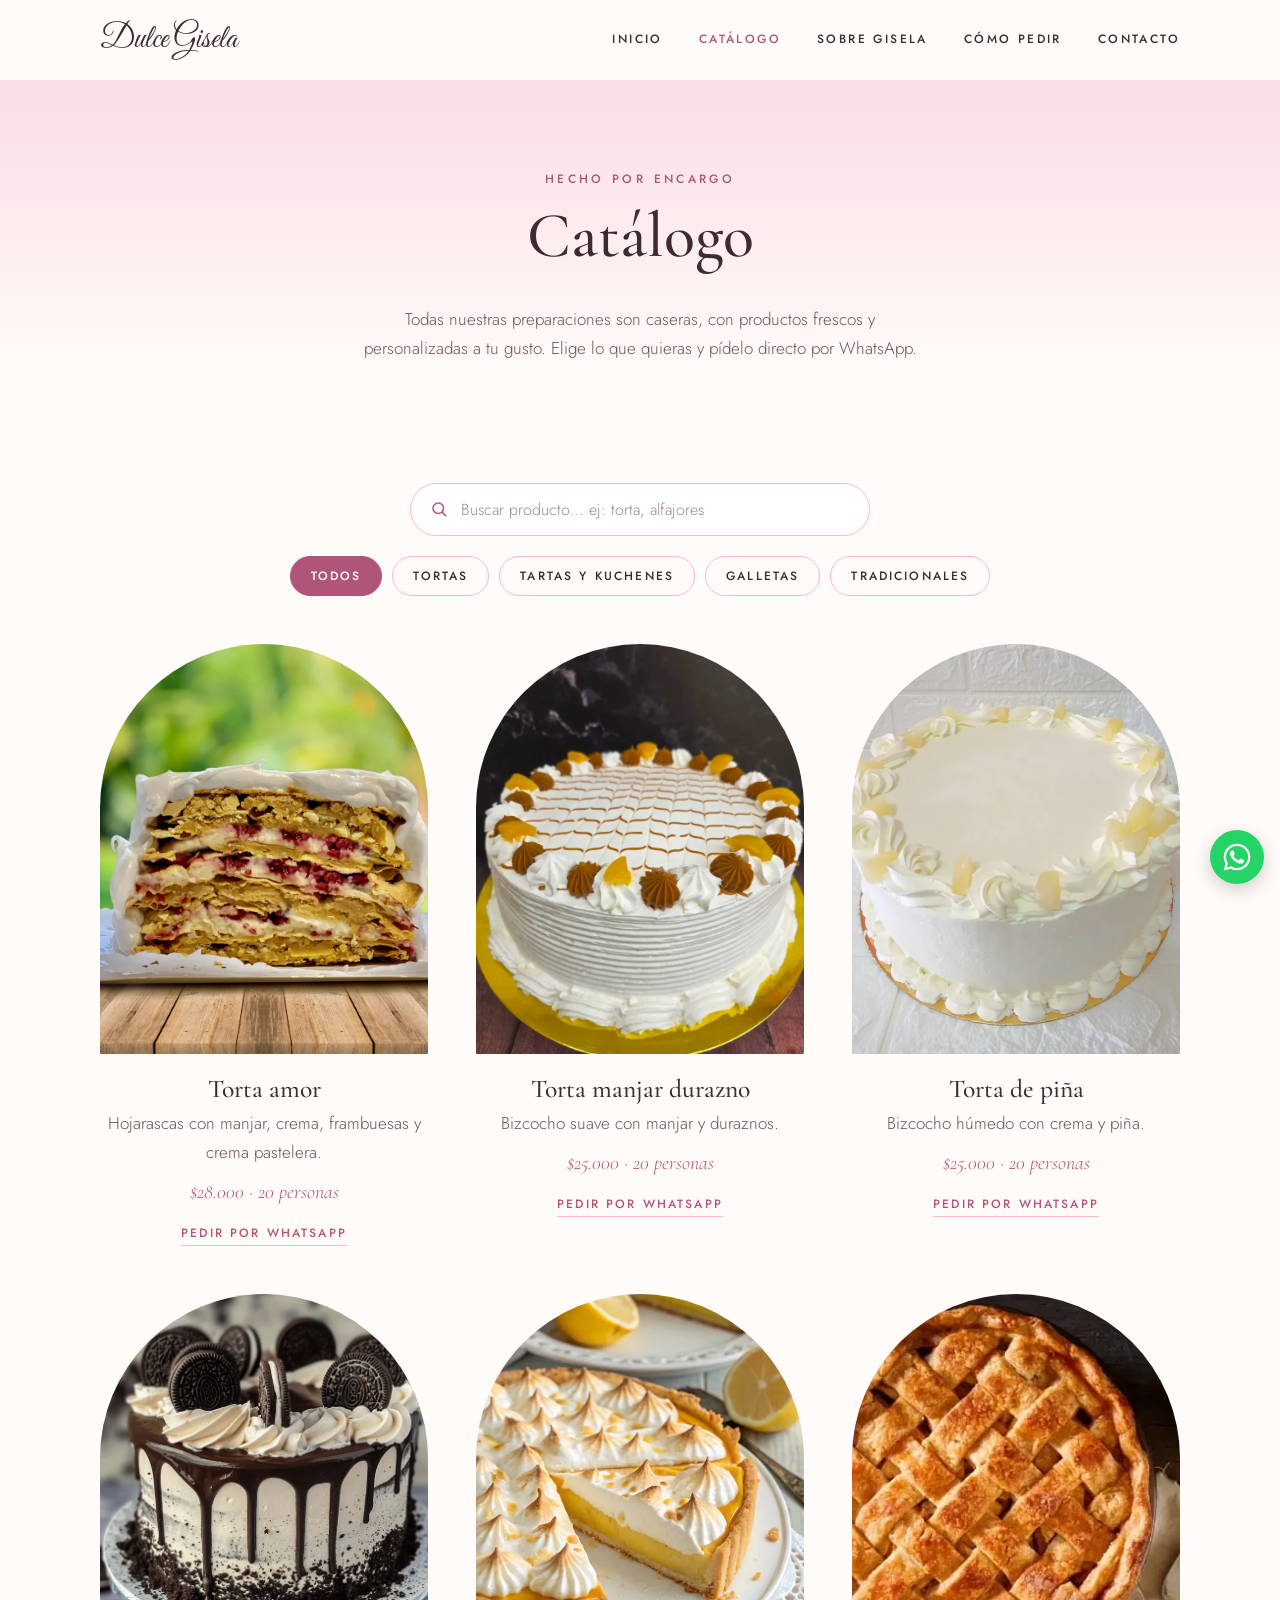
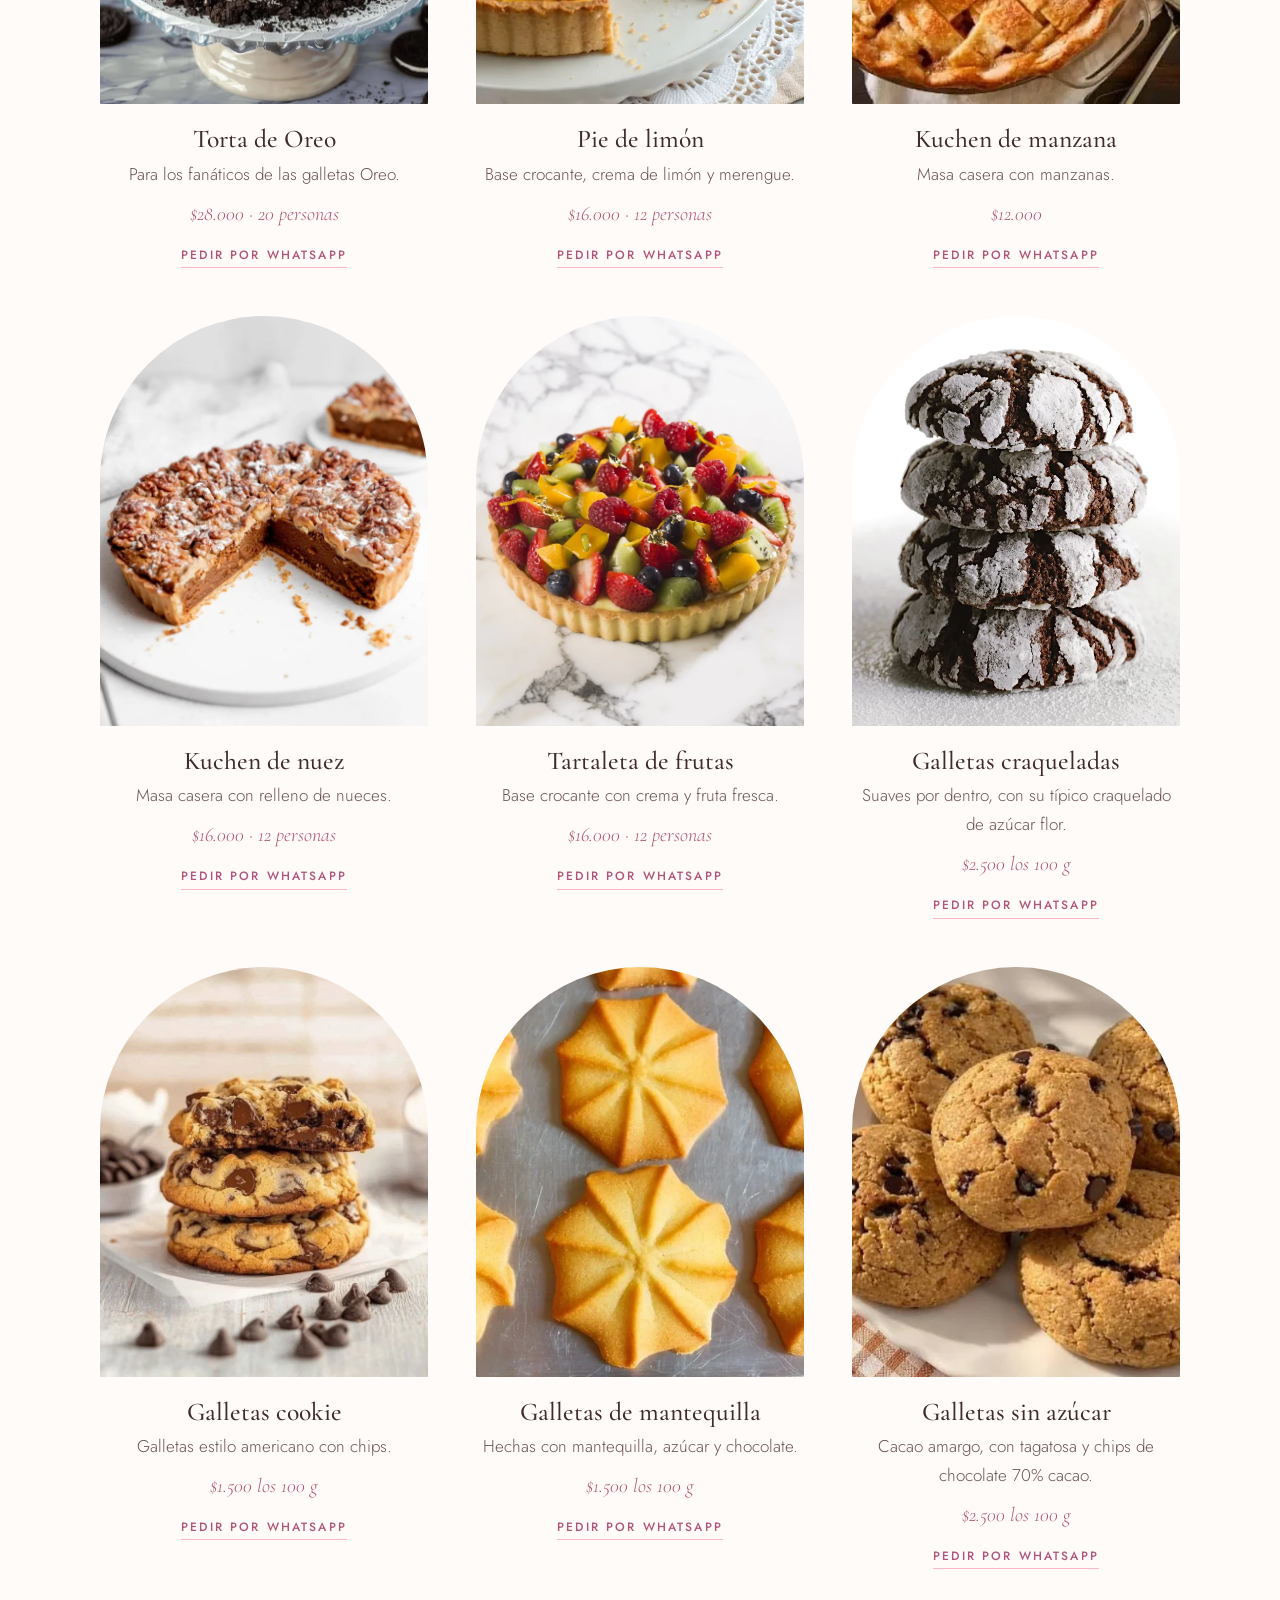
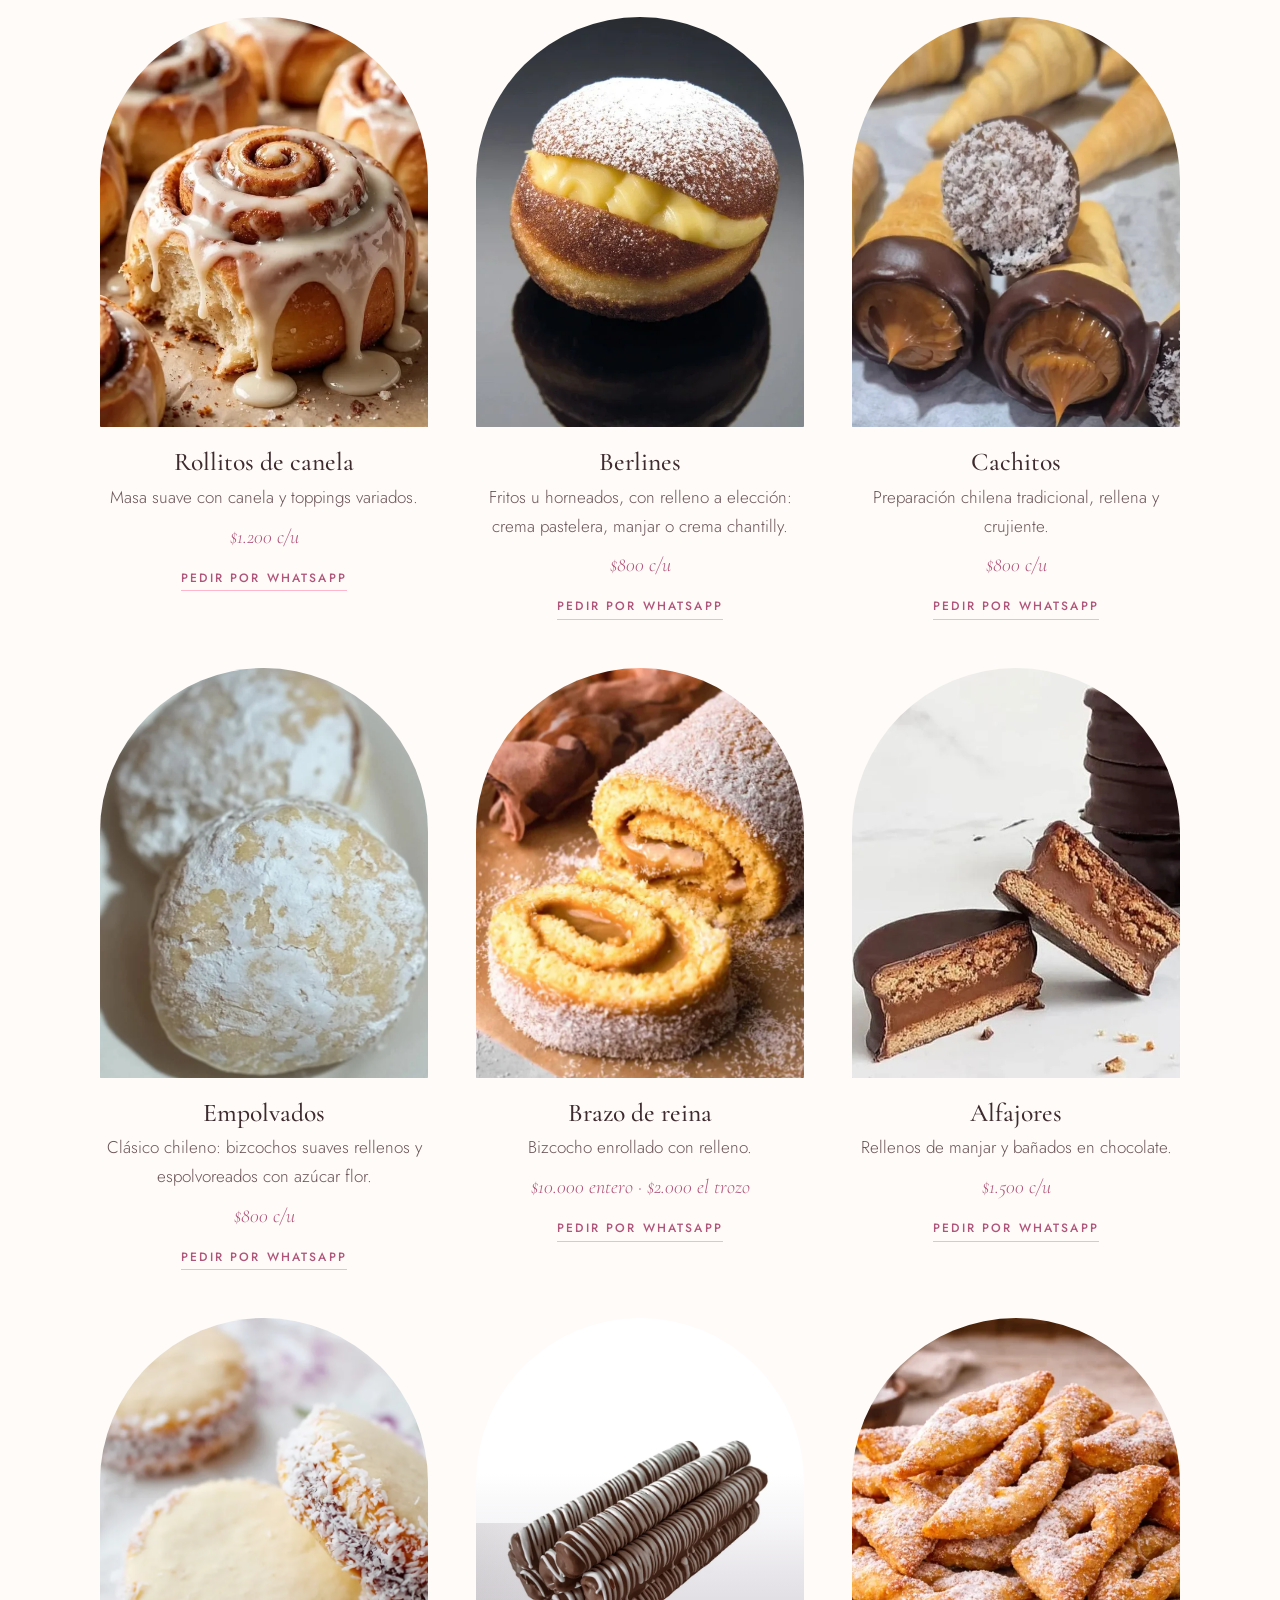
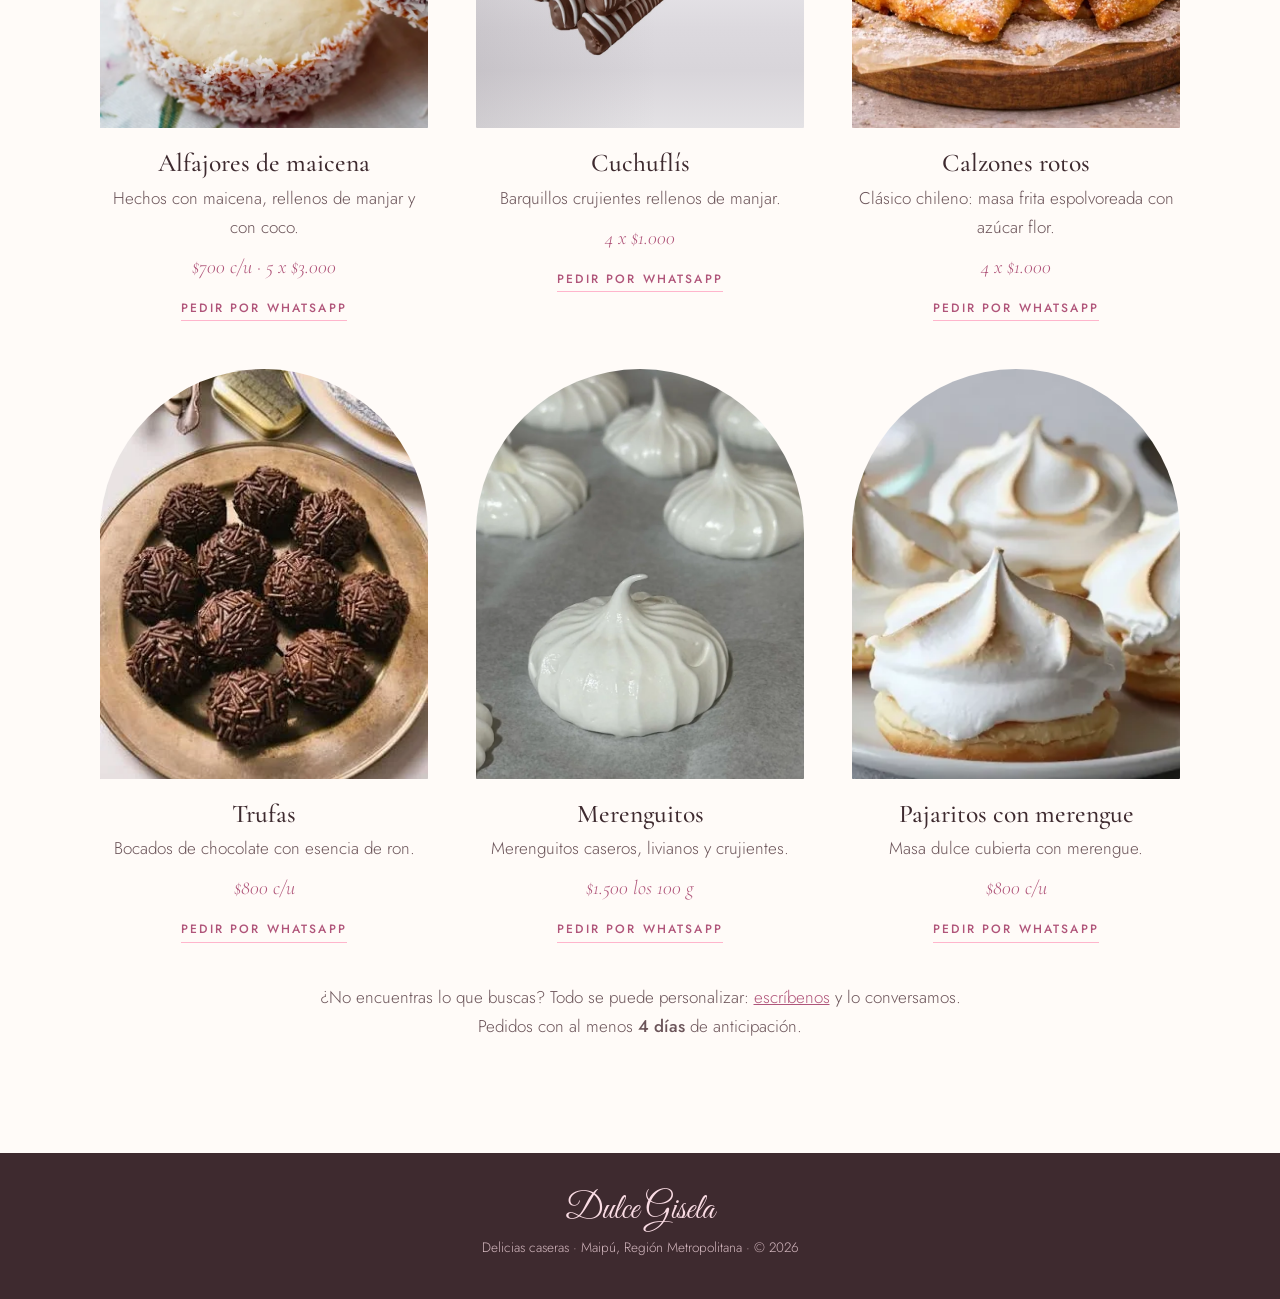
==== commit 1d2ef691: "Agrega fotos de torta amor, torta manjar durazno y galletas sin azúcar Co-Authored-By: Claude Opus 5" ====
--- a/productos.html
+++ b/productos.html
@@ -87,7 +87,7 @@
         <div class="productos productos--catalogo">
 
           <article class="producto" data-categoria="tortas" data-nombre="Torta amor">
-            <div class="producto__marco"><img class="producto__foto" style="object-position: center 60%;" src="img/torta-amor.webp" alt="Trozo de torta amor con frambuesas" loading="lazy"></div>
+            <div class="producto__marco"><img class="producto__foto" style="object-position: 50% 50%;" src="img/torta-amor.webp?v=2" alt="Trozo de torta amor con hojarascas, crema y frambuesas" loading="lazy"></div>
             <h3>Torta amor</h3>
             <p>Hojarascas con manjar, crema, frambuesas y crema pastelera.</p>
             <p class="producto__precio">$28.000 · 20 personas</p>
@@ -95,7 +95,7 @@
           </article>
 
           <article class="producto" data-categoria="tortas" data-nombre="Torta manjar durazno">
-            <div class="producto__foto" role="img" aria-label="Foto de torta manjar durazno (pendiente)"></div>
+            <div class="producto__marco"><img class="producto__foto" style="object-position: 50% 60%;" src="img/torta-manjar-durazno.webp" alt="Torta decorada con manjar y duraznos" loading="lazy"></div>
             <h3>Torta manjar durazno</h3>
             <p>Bizcocho suave con manjar y duraznos.</p>
             <p class="producto__precio">$25.000 · 20 personas</p>
@@ -175,7 +175,7 @@
           </article>
 
           <article class="producto" data-categoria="galletas" data-nombre="Galletas sin azúcar">
-            <div class="producto__foto" role="img" aria-label="Foto de galletas sin azúcar (pendiente)"></div>
+            <div class="producto__marco"><img class="producto__foto" style="object-position: 50% 45%;" src="img/galletas-sin-azucar.webp" alt="Galletas sin azúcar con chips de chocolate" loading="lazy"></div>
             <h3>Galletas sin azúcar</h3>
             <p>Cacao amargo, con tagatosa y chips de chocolate 70% cacao.</p>
             <p class="producto__precio">$2.500 los 100 g</p>
